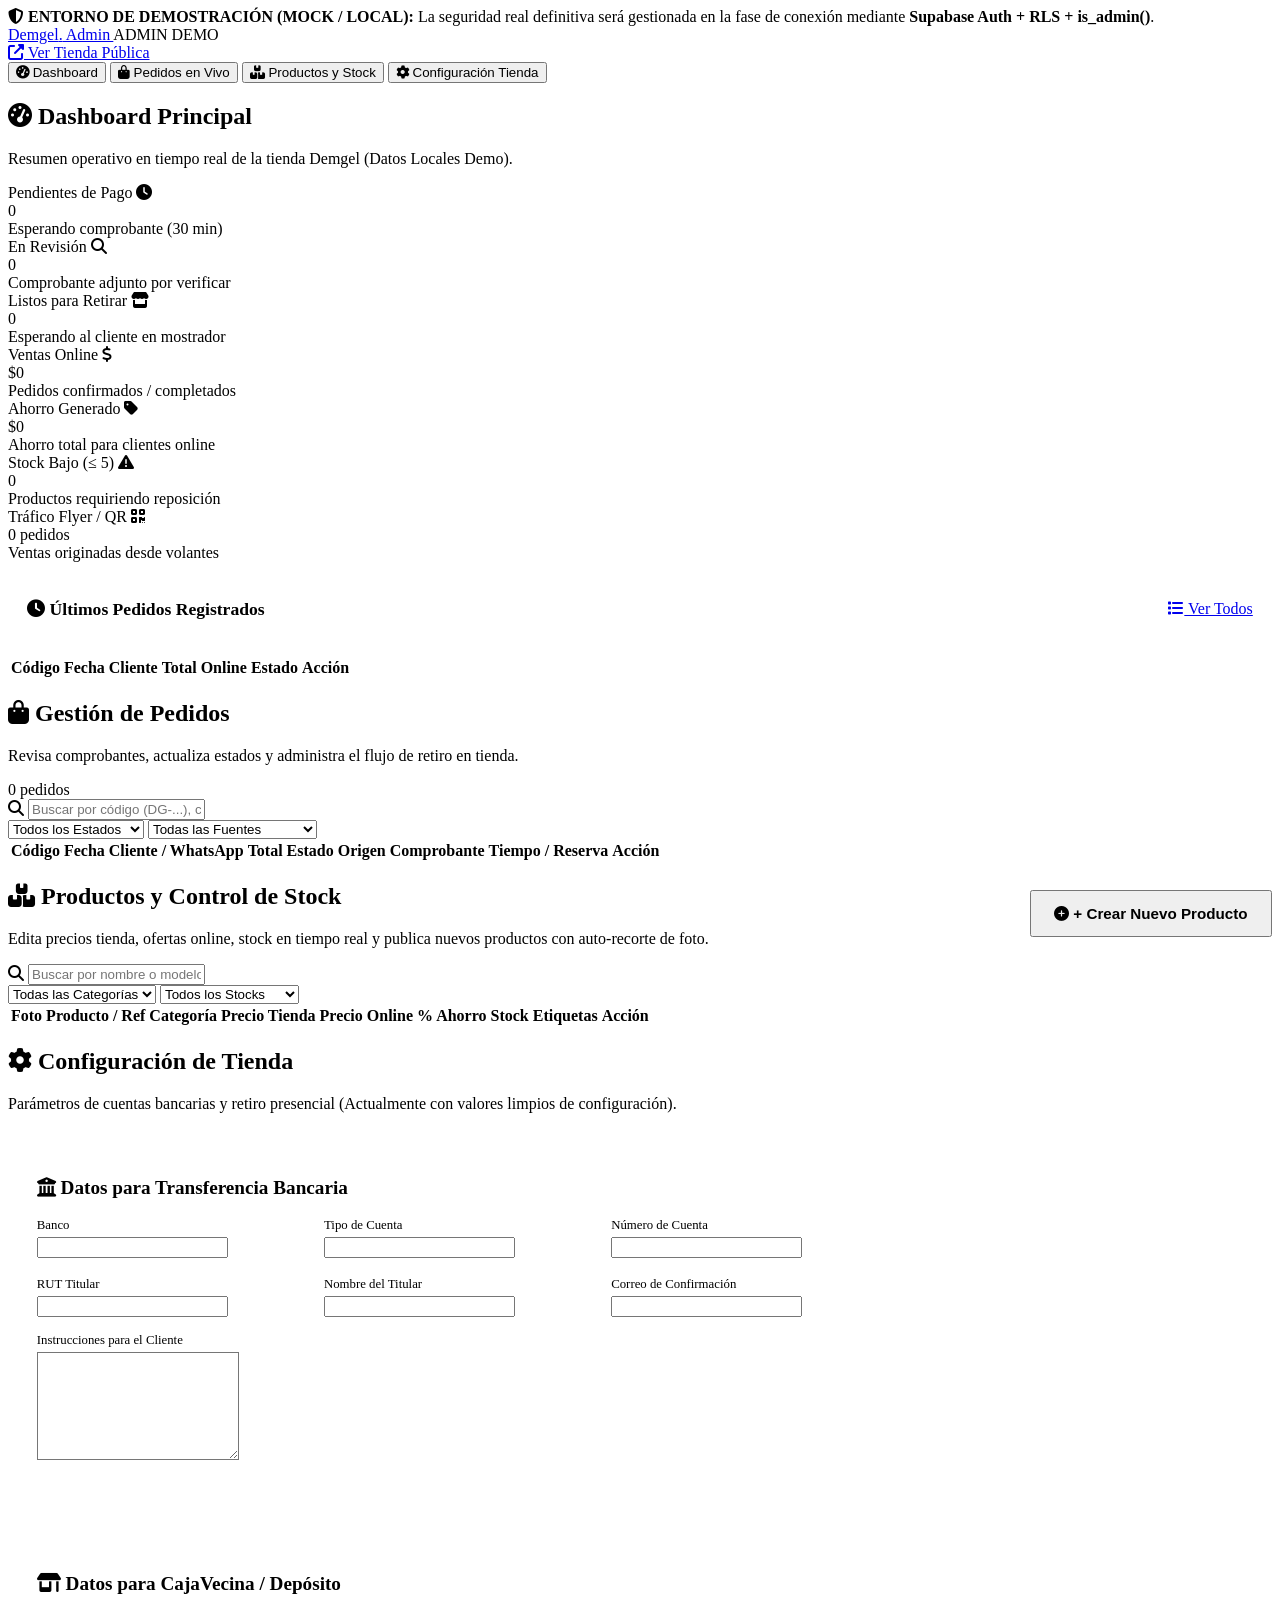
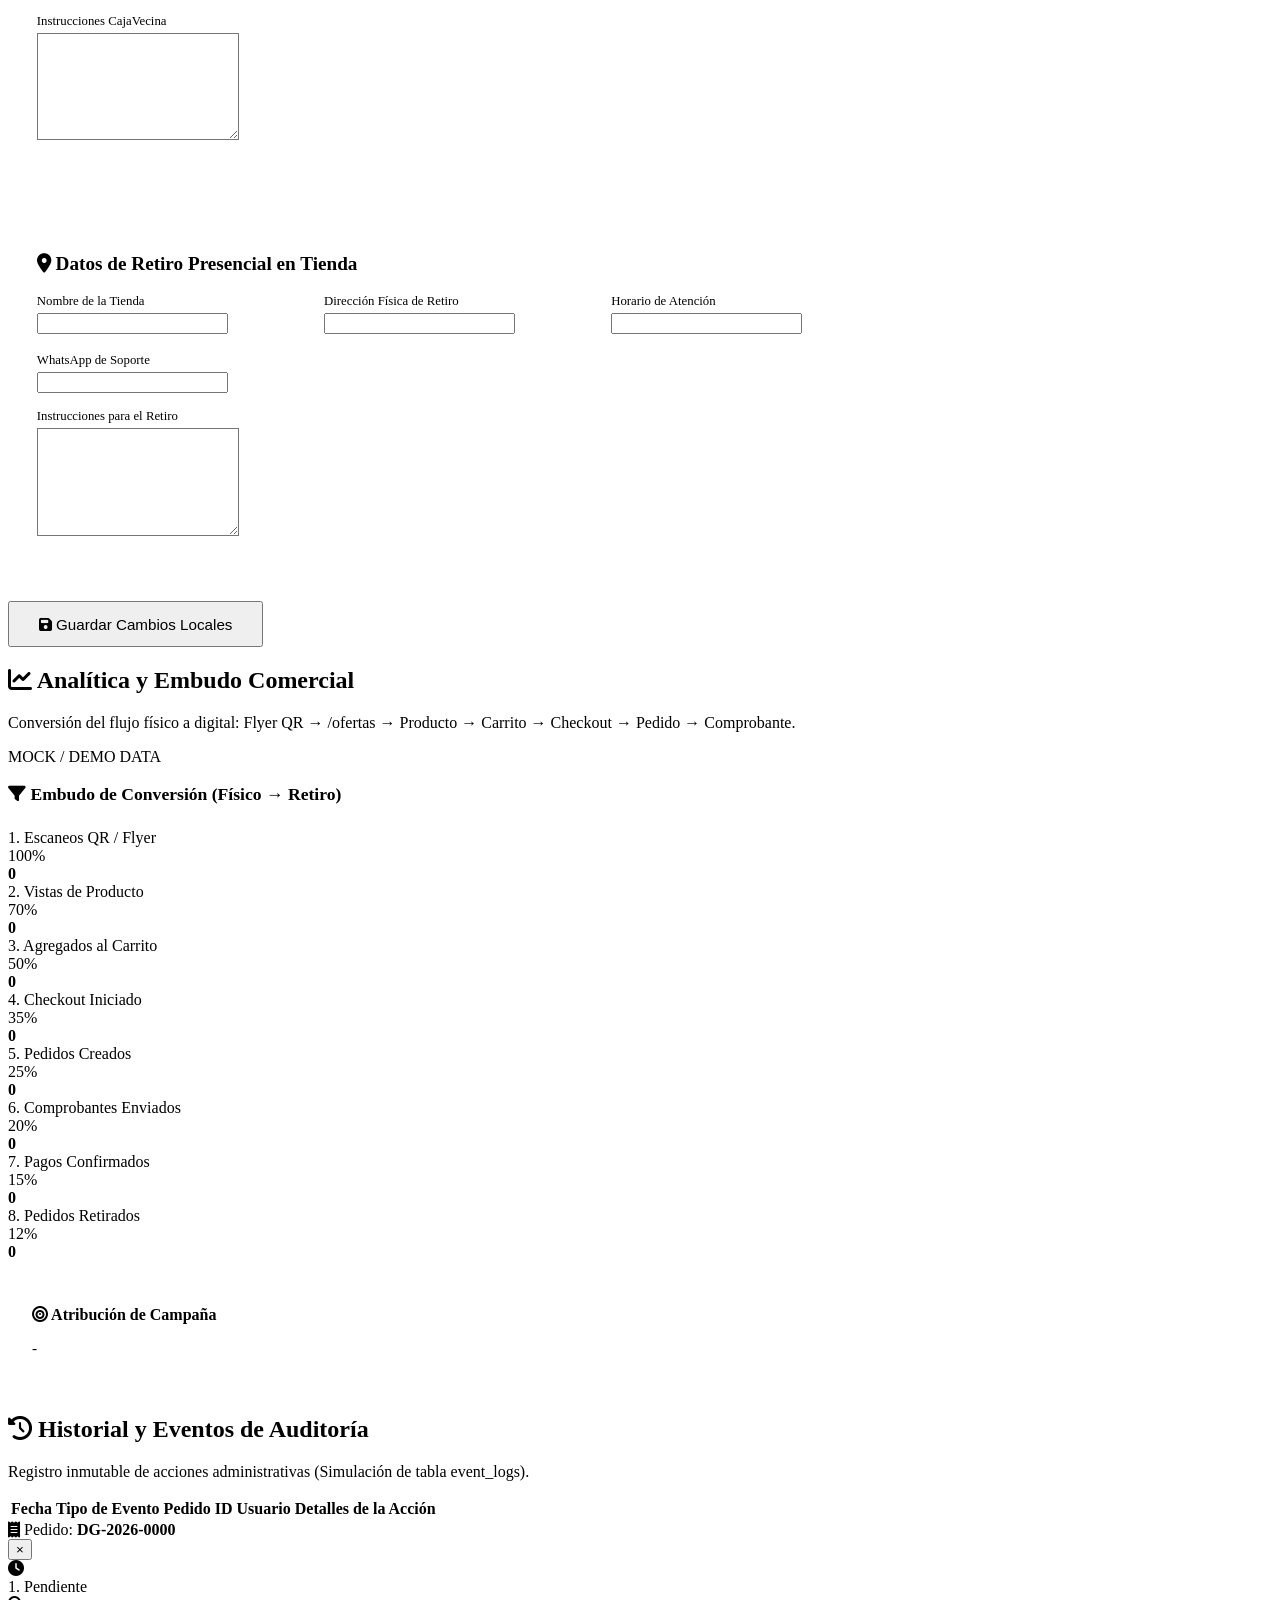
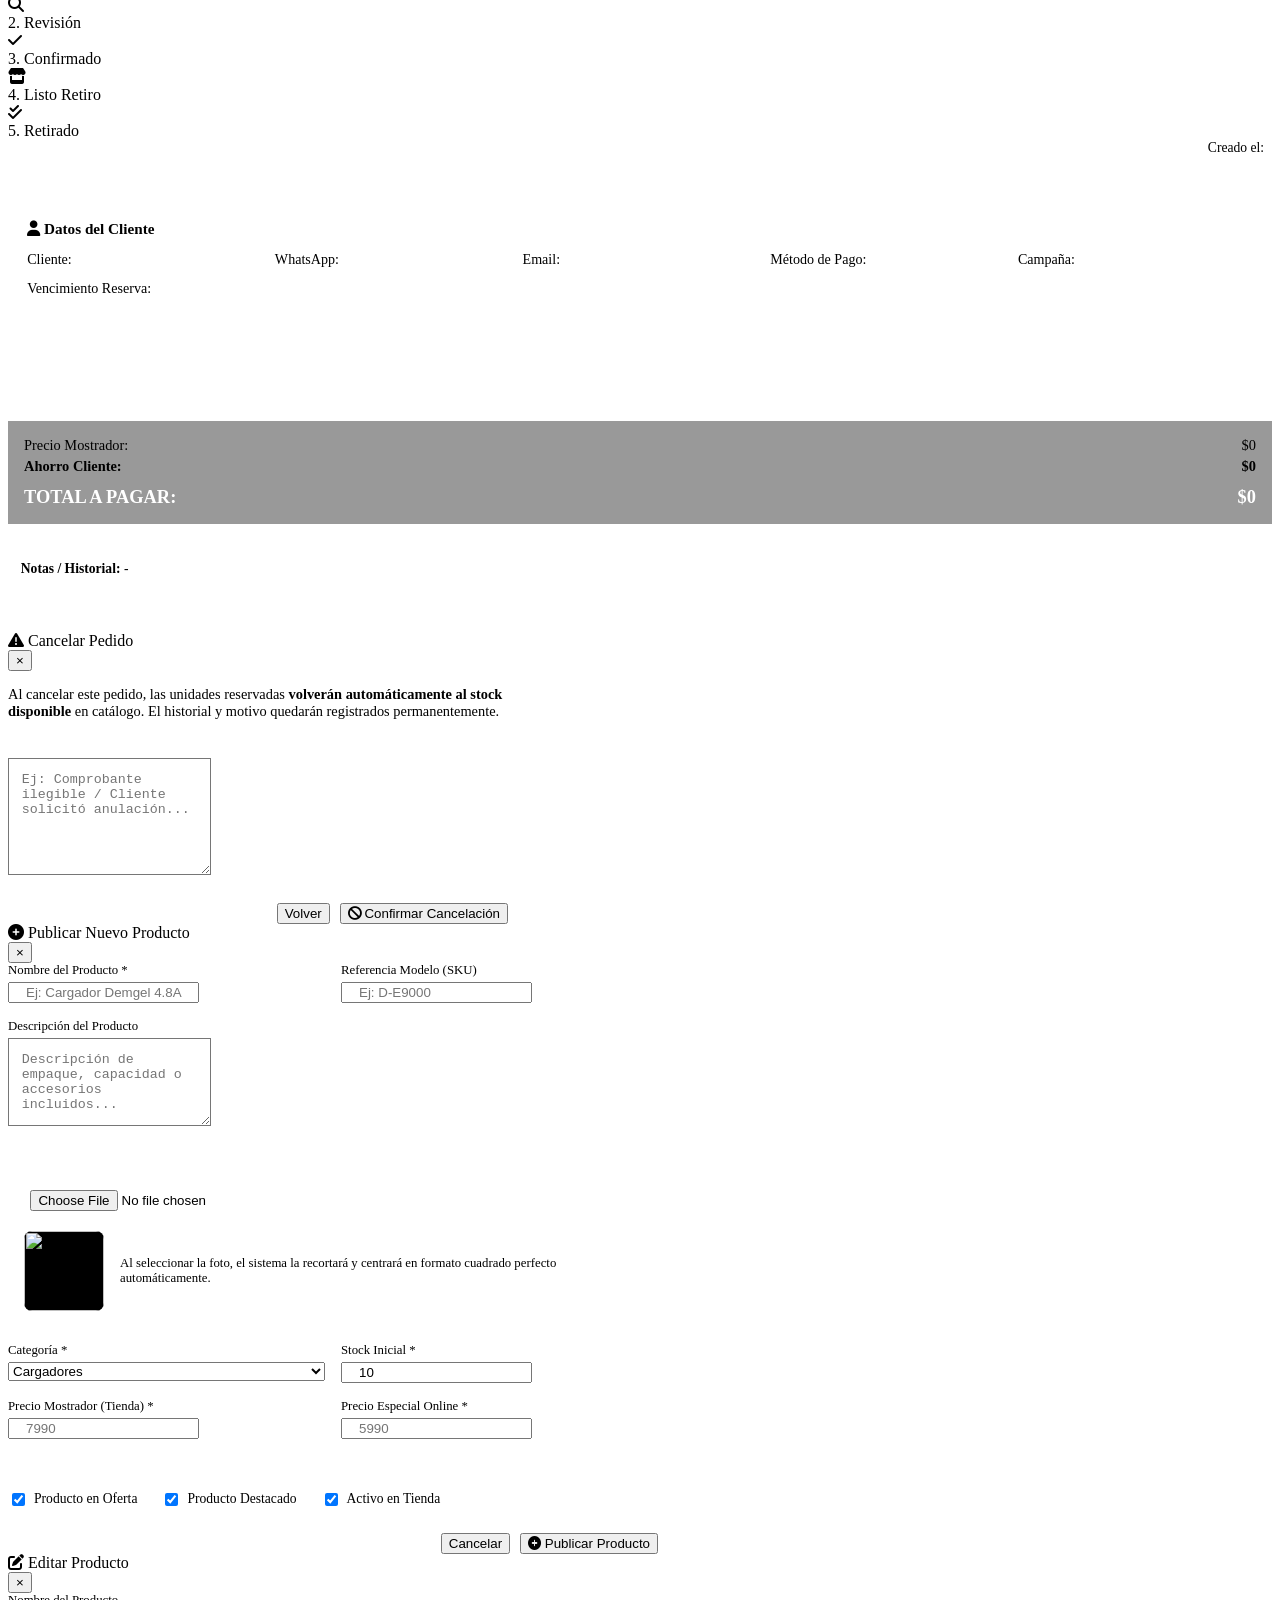
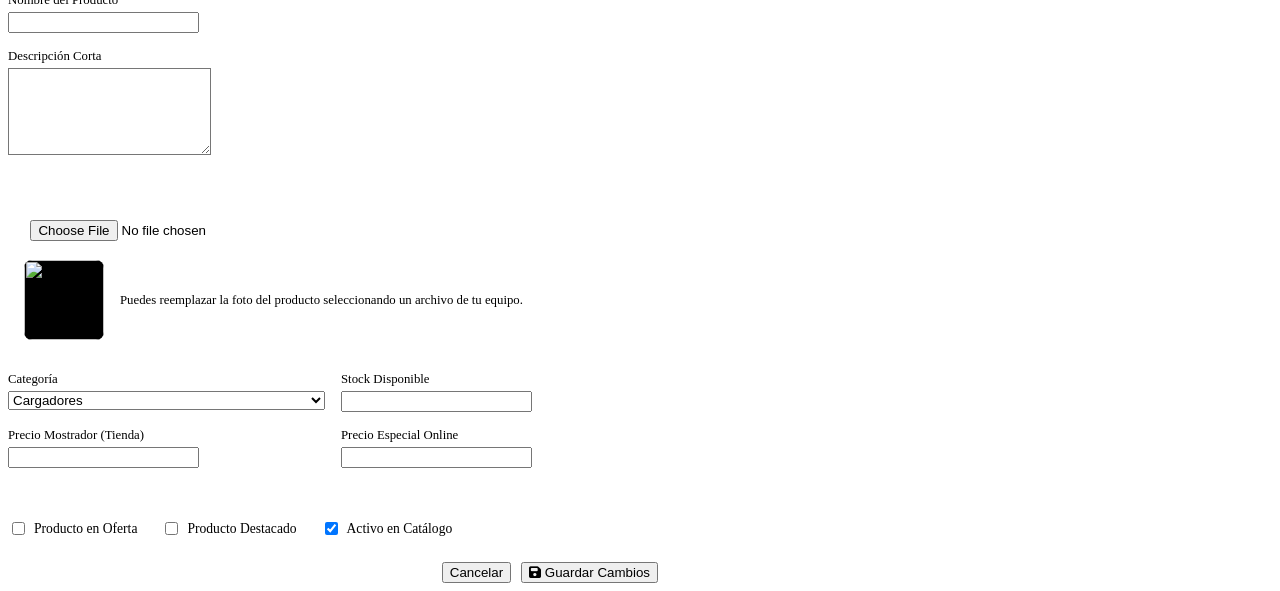
==== admin/index.html @ 1bfca84c "Upload admin/index.html" ====
<!DOCTYPE html>
<html lang="es">
<head>
    <meta charset="UTF-8">
    <meta name="viewport" content="width=device-width, initial-scale=1.0">
    <title>Panel de Administración | Demgel Store</title>
    <meta name="description" content="Panel administrativo y backoffice de Demgel Store para gestión de pedidos, stock, comprobantes y catálogo.">

    <!-- Google Fonts: Outfit -->
    <link rel="preconnect" href="https://fonts.googleapis.com">
    <link rel="preconnect" href="https://fonts.gstatic.com" crossorigin>
    <link href="https://fonts.googleapis.com/css2?family=Outfit:wght@300;400;600;700;800;900&display=swap" rel="stylesheet">

    <!-- Font Awesome Icons -->
    <link rel="stylesheet" href="https://cdnjs.cloudflare.com/ajax/libs/font-awesome/6.4.0/css/all.min.css">

    <!-- Stylesheet Oficial Admin -->
    <link rel="stylesheet" href="css/admin.css">
</head>
<body>

    <!-- ── Banner de Seguridad y Modo Mock ── -->
    <div class="admin-security-banner">
        <i class="fas fa-shield-alt"></i>
        <span><strong>ENTORNO DE DEMOSTRACIÓN (MOCK / LOCAL):</strong> La seguridad real definitiva será gestionada en la fase de conexión mediante <strong>Supabase Auth + RLS + is_admin()</strong>.</span>
    </div>

    <!-- ── Header Superior ── -->
    <header class="admin-header">
        <div class="admin-nav-container">
            <div class="admin-brand-wrap">
                <a href="#dashboard" class="admin-brand">
                    Demgel<span>.</span> Admin
                </a>
                <span class="admin-demo-badge">ADMIN DEMO</span>
            </div>

            <div class="admin-header-actions">
                <a href="../index.html" target="_blank" class="btn-store-link">
                    <i class="fas fa-external-link-alt"></i> Ver Tienda Pública
                </a>
            </div>
        </div>
    </header>

    <!-- ── Barra de Pestañas / Vistas ── -->
    <nav class="admin-tabs-bar">
        <div class="admin-tabs-container">
            <button class="admin-tab-btn active" data-target="#dashboard">
                <i class="fas fa-tachometer-alt"></i> Dashboard
            </button>
            <button class="admin-tab-btn" data-target="#pedidos">
                <i class="fas fa-shopping-bag"></i> Pedidos en Vivo
            </button>
            <button class="admin-tab-btn" data-target="#productos">
                <i class="fas fa-boxes"></i> Productos y Stock
            </button>
            <button class="admin-tab-btn" data-target="#configuracion">
                <i class="fas fa-cog"></i> Configuración Tienda
            </button>
        </div>
    </nav>

    <!-- ── Contenido Principal de Vistas ── -->
    <main class="admin-main">

        <!-- ========================================== -->
        <!-- 1. VISTA: DASHBOARD -->
        <!-- ========================================== -->
        <section id="view-dashboard" class="admin-view active">
            <div class="section-header-admin">
                <div>
                    <h1 class="section-title-admin"><i class="fas fa-tachometer-alt"></i> Dashboard Principal</h1>
                    <p class="section-desc-admin">Resumen operativo en tiempo real de la tienda Demgel (Datos Locales Demo).</p>
                </div>
            </div>

            <!-- Grilla de KPIs -->
            <div class="kpi-grid">
                <div class="kpi-card kpi-card--warning">
                    <div class="kpi-label">
                        <span>Pendientes de Pago</span>
                        <i class="fas fa-clock"></i>
                    </div>
                    <div class="kpi-value" id="kpi-pending-count">0</div>
                    <div class="kpi-sub">Esperando comprobante (30 min)</div>
                </div>

                <div class="kpi-card">
                    <div class="kpi-label">
                        <span>En Revisión</span>
                        <i class="fas fa-search"></i>
                    </div>
                    <div class="kpi-value" id="kpi-review-count">0</div>
                    <div class="kpi-sub">Comprobante adjunto por verificar</div>
                </div>

                <div class="kpi-card">
                    <div class="kpi-label">
                        <span>Listos para Retirar</span>
                        <i class="fas fa-store"></i>
                    </div>
                    <div class="kpi-value" id="kpi-ready-count">0</div>
                    <div class="kpi-sub">Esperando al cliente en mostrador</div>
                </div>

                <div class="kpi-card kpi-card--sales">
                    <div class="kpi-label">
                        <span>Ventas Online</span>
                        <i class="fas fa-dollar-sign"></i>
                    </div>
                    <div class="kpi-value" id="kpi-sales-total">$0</div>
                    <div class="kpi-sub">Pedidos confirmados / completados</div>
                </div>

                <div class="kpi-card kpi-card--savings">
                    <div class="kpi-label">
                        <span>Ahorro Generado</span>
                        <i class="fas fa-tag"></i>
                    </div>
                    <div class="kpi-value" id="kpi-savings-total">$0</div>
                    <div class="kpi-sub">Ahorro total para clientes online</div>
                </div>

                <div class="kpi-card kpi-card--alert">
                    <div class="kpi-label">
                        <span>Stock Bajo (&le; 5)</span>
                        <i class="fas fa-exclamation-triangle"></i>
                    </div>
                    <div class="kpi-value" id="kpi-low-stock">0</div>
                    <div class="kpi-sub">Productos requiriendo reposición</div>
                </div>

                <div class="kpi-card">
                    <div class="kpi-label">
                        <span>Tráfico Flyer / QR</span>
                        <i class="fas fa-qrcode"></i>
                    </div>
                    <div class="kpi-value" id="kpi-flyer-count">0 pedidos</div>
                    <div class="kpi-sub">Ventas originadas desde volantes</div>
                </div>
            </div>

            <!-- Tabla de Pedidos Recientes -->
            <div class="table-responsive-box">
                <div style="padding: 1.2rem; border-bottom: 1px solid var(--glass-border); display: flex; justify-content: space-between; align-items: center;">
                    <h3 style="font-size: 1.1rem; font-weight: 700;"><i class="fas fa-clock" style="color:var(--primary);"></i> Últimos Pedidos Registrados</h3>
                    <a href="#pedidos" class="btn-action"><i class="fas fa-list"></i> Ver Todos</a>
                </div>
                <table class="admin-table">
                    <thead>
                        <tr>
                            <th>Código</th>
                            <th>Fecha</th>
                            <th>Cliente</th>
                            <th>Total Online</th>
                            <th>Estado</th>
                            <th>Acción</th>
                        </tr>
                    </thead>
                    <tbody id="dashboard-recent-orders-tbody">
                        <!-- Inyectado por JS -->
                    </tbody>
                </table>
            </div>
        </section>

        <!-- ========================================== -->
        <!-- 2. VISTA: PEDIDOS -->
        <!-- ========================================== -->
        <section id="view-pedidos" class="admin-view">
            <div class="section-header-admin">
                <div>
                    <h1 class="section-title-admin"><i class="fas fa-shopping-bag"></i> Gestión de Pedidos</h1>
                    <p class="section-desc-admin">Revisa comprobantes, actualiza estados y administra el flujo de retiro en tienda.</p>
                </div>
                <div id="orders-total-count" class="status-badge-admin badge-confirmed">0 pedidos</div>
            </div>

            <!-- Barra de Filtros -->
            <div class="filter-bar">
                <div class="filter-input-wrap">
                    <i class="fas fa-search"></i>
                    <input type="text" id="order-search-input" class="admin-input" placeholder="Buscar por código (DG-...), cliente o WhatsApp...">
                </div>

                <select id="order-status-filter" class="admin-select">
                    <option value="all">Todos los Estados</option>
                    <option value="PENDIENTE DE PAGO">Pendiente de Pago</option>
                    <option value="PAGO EN REVISIÓN">Pago en Revisión</option>
                    <option value="PAGO CONFIRMADO">Pago Confirmado</option>
                    <option value="LISTO PARA RETIRAR">Listo para Retirar</option>
                    <option value="RETIRADO">Retirado</option>
                    <option value="CANCELADO">Cancelado</option>
                </select>

                <select id="order-campaign-filter" class="admin-select">
                    <option value="all">Todas las Fuentes</option>
                    <option value="flyer">Flyer QR (?source=flyer)</option>
                    <option value="direct">Tráfico Directo</option>
                </select>
            </div>

            <!-- Tabla de Pedidos -->
            <div class="table-responsive-box">
                <table class="admin-table">
                    <thead>
                        <tr>
                            <th>Código</th>
                            <th>Fecha</th>
                            <th>Cliente / WhatsApp</th>
                            <th>Total</th>
                            <th>Estado</th>
                            <th>Origen</th>
                            <th>Comprobante</th>
                            <th>Tiempo / Reserva</th>
                            <th>Acción</th>
                        </tr>
                    </thead>
                    <tbody id="orders-table-tbody">
                        <!-- Inyectado por JS -->
                    </tbody>
                </table>
            </div>
        </section>

        <!-- ========================================== -->
        <!-- 3. VISTA: PRODUCTOS Y STOCK -->
        <!-- ========================================== -->
        <section id="view-productos" class="admin-view">
            <div class="section-header-admin" style="display: flex; justify-content: space-between; align-items: center; flex-wrap: wrap; gap: 1rem;">
                <div>
                    <h1 class="section-title-admin"><i class="fas fa-boxes"></i> Productos y Control de Stock</h1>
                    <p class="section-desc-admin">Edita precios tienda, ofertas online, stock en tiempo real y publica nuevos productos con auto-recorte de foto.</p>
                </div>
                <button type="button" id="btn-open-create-product" class="btn-action btn-action--primary" style="padding: 0.8rem 1.4rem; font-size: 0.95rem; font-weight: 700;">
                    <i class="fas fa-plus-circle"></i> + Crear Nuevo Producto
                </button>
            </div>

            <!-- Filtros de Productos -->
            <div class="filter-bar">
                <div class="filter-input-wrap">
                    <i class="fas fa-search"></i>
                    <input type="text" id="product-search-input" class="admin-input" placeholder="Buscar por nombre o modelo (D-E4016C...)...">
                </div>

                <select id="product-category-filter" class="admin-select">
                    <option value="all">Todas las Categorías</option>
                    <option value="Cargadores">Cargadores</option>
                    <option value="Cables">Cables</option>
                    <option value="Vehículo">Vehículo</option>
                    <option value="Audio">Audio</option>
                </select>

                <select id="product-stock-filter" class="admin-select">
                    <option value="all">Todos los Stocks</option>
                    <option value="normal">Normal (> 5 un.)</option>
                    <option value="low_stock">Stock Bajo (&le; 5 un.)</option>
                    <option value="out_of_stock">Agotado (0 un.)</option>
                </select>
            </div>

            <!-- Tabla de Productos -->
            <div class="table-responsive-box">
                <table class="admin-table">
                    <thead>
                        <tr>
                            <th>Foto</th>
                            <th>Producto / Ref</th>
                            <th>Categoría</th>
                            <th>Precio Tienda</th>
                            <th>Precio Online</th>
                            <th>% Ahorro</th>
                            <th>Stock</th>
                            <th>Etiquetas</th>
                            <th>Acción</th>
                        </tr>
                    </thead>
                    <tbody id="products-table-tbody">
                        <!-- Inyectado por JS -->
                    </tbody>
                </table>
            </div>
        </section>

        <!-- ========================================== -->
        <!-- 4. VISTA: CONFIGURACIÓN -->
        <!-- ========================================== -->
        <section id="view-configuracion" class="admin-view">
            <div class="section-header-admin">
                <div>
                    <h1 class="section-title-admin"><i class="fas fa-cog"></i> Configuración de Tienda</h1>
                    <p class="section-desc-admin">Parámetros de cuentas bancarias y retiro presencial (Actualmente con valores limpios de configuración).</p>
                </div>
            </div>

            <form id="admin-config-form" style="max-width: 900px;">
                <!-- Bloque Transferencia Bancaria -->
                <div class="table-responsive-box" style="padding: 1.8rem; margin-bottom: 2rem;">
                    <h3 style="font-size: 1.2rem; font-weight: 700; margin-bottom: 1.2rem; color: var(--primary-light);">
                        <i class="fas fa-university"></i> Datos para Transferencia Bancaria
                    </h3>
                    
                    <div style="display: grid; grid-template-columns: repeat(auto-fit, minmax(250px, 1fr)); gap: 1.2rem; margin-bottom: 1rem;">
                        <div>
                            <label style="font-size: 0.8rem; color: var(--text-muted); display: block; margin-bottom: 4px;">Banco</label>
                            <input type="text" id="cfg-bank-name" class="admin-input" style="padding-left: 1rem;">
                        </div>
                        <div>
                            <label style="font-size: 0.8rem; color: var(--text-muted); display: block; margin-bottom: 4px;">Tipo de Cuenta</label>
                            <input type="text" id="cfg-account-type" class="admin-input" style="padding-left: 1rem;">
                        </div>
                        <div>
                            <label style="font-size: 0.8rem; color: var(--text-muted); display: block; margin-bottom: 4px;">Número de Cuenta</label>
                            <input type="text" id="cfg-account-number" class="admin-input" style="padding-left: 1rem;">
                        </div>
                        <div>
                            <label style="font-size: 0.8rem; color: var(--text-muted); display: block; margin-bottom: 4px;">RUT Titular</label>
                            <input type="text" id="cfg-rut" class="admin-input" style="padding-left: 1rem;">
                        </div>
                        <div>
                            <label style="font-size: 0.8rem; color: var(--text-muted); display: block; margin-bottom: 4px;">Nombre del Titular</label>
                            <input type="text" id="cfg-holder" class="admin-input" style="padding-left: 1rem;">
                        </div>
                        <div>
                            <label style="font-size: 0.8rem; color: var(--text-muted); display: block; margin-bottom: 4px;">Correo de Confirmación</label>
                            <input type="email" id="cfg-email" class="admin-input" style="padding-left: 1rem;">
                        </div>
                    </div>

                    <div>
                        <label style="font-size: 0.8rem; color: var(--text-muted); display: block; margin-bottom: 4px;">Instrucciones para el Cliente</label>
                        <textarea id="cfg-instructions" class="admin-input" style="padding: 0.8rem; border-radius: var(--radius-sm); min-height: 80px; resize: vertical;"></textarea>
                    </div>
                </div>

                <!-- Bloque CajaVecina -->
                <div class="table-responsive-box" style="padding: 1.8rem; margin-bottom: 2rem;">
                    <h3 style="font-size: 1.2rem; font-weight: 700; margin-bottom: 1.2rem; color: var(--status-pending);">
                        <i class="fas fa-store-alt"></i> Datos para CajaVecina / Depósito
                    </h3>
                    <div>
                        <label style="font-size: 0.8rem; color: var(--text-muted); display: block; margin-bottom: 4px;">Instrucciones CajaVecina</label>
                        <textarea id="cfg-cajavecina-instructions" class="admin-input" style="padding: 0.8rem; border-radius: var(--radius-sm); min-height: 80px; resize: vertical;"></textarea>
                    </div>
                </div>

                <!-- Bloque Retiro en Tienda -->
                <div class="table-responsive-box" style="padding: 1.8rem; margin-bottom: 2rem;">
                    <h3 style="font-size: 1.2rem; font-weight: 700; margin-bottom: 1.2rem; color: var(--accent-cyan);">
                        <i class="fas fa-map-marker-alt"></i> Datos de Retiro Presencial en Tienda
                    </h3>
                    
                    <div style="display: grid; grid-template-columns: repeat(auto-fit, minmax(250px, 1fr)); gap: 1.2rem; margin-bottom: 1rem;">
                        <div>
                            <label style="font-size: 0.8rem; color: var(--text-muted); display: block; margin-bottom: 4px;">Nombre de la Tienda</label>
                            <input type="text" id="cfg-store-name" class="admin-input" style="padding-left: 1rem;">
                        </div>
                        <div>
                            <label style="font-size: 0.8rem; color: var(--text-muted); display: block; margin-bottom: 4px;">Dirección Física de Retiro</label>
                            <input type="text" id="cfg-pickup-address" class="admin-input" style="padding-left: 1rem;">
                        </div>
                        <div>
                            <label style="font-size: 0.8rem; color: var(--text-muted); display: block; margin-bottom: 4px;">Horario de Atención</label>
                            <input type="text" id="cfg-pickup-hours" class="admin-input" style="padding-left: 1rem;">
                        </div>
                        <div>
                            <label style="font-size: 0.8rem; color: var(--text-muted); display: block; margin-bottom: 4px;">WhatsApp de Soporte</label>
                            <input type="text" id="cfg-support-whatsapp" class="admin-input" style="padding-left: 1rem;">
                        </div>
                    </div>

                    <div>
                        <label style="font-size: 0.8rem; color: var(--text-muted); display: block; margin-bottom: 4px;">Instrucciones para el Retiro</label>
                        <textarea id="cfg-pickup-instructions" class="admin-input" style="padding: 0.8rem; border-radius: var(--radius-sm); min-height: 80px; resize: vertical;"></textarea>
                    </div>
                </div>

                <button type="submit" class="btn-action btn-action--primary" style="padding: 0.8rem 1.8rem; font-size: 0.95rem;">
                    <i class="fas fa-save"></i> Guardar Cambios Locales
                </button>
            </form>
        </section>

        <!-- ========================================== -->
        <!-- 5. VISTA: ANALÍTICA -->
        <!-- ========================================== -->
        <section id="view-analitica" class="admin-view">
            <div class="section-header-admin">
                <div>
                    <h1 class="section-title-admin"><i class="fas fa-chart-line"></i> Analítica y Embudo Comercial</h1>
                    <p class="section-desc-admin">Conversión del flujo físico a digital: Flyer QR &rarr; /ofertas &rarr; Producto &rarr; Carrito &rarr; Checkout &rarr; Pedido &rarr; Comprobante.</p>
                </div>
                <div class="status-badge-admin badge-review">MOCK / DEMO DATA</div>
            </div>

            <!-- Embudo Comercial -->
            <div class="funnel-container">
                <h3 style="font-size: 1.1rem; font-weight: 800; margin-bottom: 1.5rem;">
                    <i class="fas fa-filter" style="color: var(--primary);"></i> Embudo de Conversión (Físico &rarr; Retiro)
                </h3>

                <div class="funnel-step-row">
                    <div class="funnel-step-label">1. Escaneos QR / Flyer</div>
                    <div class="funnel-bar-wrap">
                        <div id="bar-flyer" class="funnel-bar-fill" style="width: 100%;">100%</div>
                    </div>
                    <strong id="an-flyer-scans" style="min-width: 50px; text-align: right;">0</strong>
                </div>

                <div class="funnel-step-row">
                    <div class="funnel-step-label">2. Vistas de Producto</div>
                    <div class="funnel-bar-wrap">
                        <div id="bar-views" class="funnel-bar-fill" style="width: 70%;">70%</div>
                    </div>
                    <strong id="an-product-views" style="min-width: 50px; text-align: right;">0</strong>
                </div>

                <div class="funnel-step-row">
                    <div class="funnel-step-label">3. Agregados al Carrito</div>
                    <div class="funnel-bar-wrap">
                        <div id="bar-cart" class="funnel-bar-fill" style="width: 50%;">50%</div>
                    </div>
                    <strong id="an-cart-adds" style="min-width: 50px; text-align: right;">0</strong>
                </div>

                <div class="funnel-step-row">
                    <div class="funnel-step-label">4. Checkout Iniciado</div>
                    <div class="funnel-bar-wrap">
                        <div id="bar-checkout" class="funnel-bar-fill" style="width: 35%;">35%</div>
                    </div>
                    <strong id="an-checkout-starts" style="min-width: 50px; text-align: right;">0</strong>
                </div>

                <div class="funnel-step-row">
                    <div class="funnel-step-label">5. Pedidos Creados</div>
                    <div class="funnel-bar-wrap">
                        <div id="bar-orders" class="funnel-bar-fill" style="width: 25%;">25%</div>
                    </div>
                    <strong id="an-orders-created" style="min-width: 50px; text-align: right;">0</strong>
                </div>

                <div class="funnel-step-row">
                    <div class="funnel-step-label">6. Comprobantes Enviados</div>
                    <div class="funnel-bar-wrap">
                        <div id="bar-receipts" class="funnel-bar-fill" style="width: 20%;">20%</div>
                    </div>
                    <strong id="an-receipts-uploaded" style="min-width: 50px; text-align: right;">0</strong>
                </div>

                <div class="funnel-step-row">
                    <div class="funnel-step-label">7. Pagos Confirmados</div>
                    <div class="funnel-bar-wrap">
                        <div id="bar-confirmed" class="funnel-bar-fill" style="width: 15%;">15%</div>
                    </div>
                    <strong id="an-orders-confirmed" style="min-width: 50px; text-align: right;">0</strong>
                </div>

                <div class="funnel-step-row">
                    <div class="funnel-step-label">8. Pedidos Retirados</div>
                    <div class="funnel-bar-wrap">
                        <div id="bar-completed" class="funnel-bar-fill" style="width: 12%;">12%</div>
                    </div>
                    <strong id="an-orders-completed" style="min-width: 50px; text-align: right;">0</strong>
                </div>
            </div>

            <!-- Resumen de Atribución -->
            <div class="table-responsive-box" style="padding: 1.5rem;">
                <h4 style="font-size: 1rem; font-weight: 700; margin-bottom: 0.8rem;"><i class="fas fa-bullseye" style="color:var(--primary);"></i> Atribución de Campaña</h4>
                <p id="an-flyer-vs-direct" style="color: var(--text-muted); font-size: 0.95rem;">-</p>
            </div>
        </section>

        <!-- ========================================== -->
        <!-- 6. VISTA: HISTORIAL / AUDITORÍA -->
        <!-- ========================================== -->
        <section id="view-historial" class="admin-view">
            <div class="section-header-admin">
                <div>
                    <h1 class="section-title-admin"><i class="fas fa-history"></i> Historial y Eventos de Auditoría</h1>
                    <p class="section-desc-admin">Registro inmutable de acciones administrativas (Simulación de tabla event_logs).</p>
                </div>
            </div>

            <div class="table-responsive-box">
                <table class="admin-table">
                    <thead>
                        <tr>
                            <th>Fecha</th>
                            <th>Tipo de Evento</th>
                            <th>Pedido ID</th>
                            <th>Usuario</th>
                            <th>Detalles de la Acción</th>
                        </tr>
                    </thead>
                    <tbody id="history-table-tbody">
                        <!-- Inyectado por JS -->
                    </tbody>
                </table>
            </div>
        </section>

    </main>

    <!-- ========================================== -->
    <!-- MODAL: DETALLE DEL PEDIDO Y COMPROBANTE -->
    <!-- ========================================== -->
    <div id="modal-order-detail" class="modal-overlay">
        <div class="modal-card">
            <div class="modal-header">
                <div class="modal-title">
                    <i class="fas fa-receipt" style="color: var(--primary);"></i>
                    <span>Pedido: <strong id="detail-order-number">DG-2026-0000</strong></span>
                </div>
                <button class="btn-close-modal">&times;</button>
            </div>

            <!-- Timeline de Estado -->
            <div class="status-timeline">
                <div id="step-1" class="timeline-step">
                    <div class="timeline-dot"><i class="fas fa-clock"></i></div>
                    <div class="timeline-label">1. Pendiente</div>
                </div>
                <div id="step-2" class="timeline-step">
                    <div class="timeline-dot"><i class="fas fa-search"></i></div>
                    <div class="timeline-label">2. Revisión</div>
                </div>
                <div id="step-3" class="timeline-step">
                    <div class="timeline-dot"><i class="fas fa-check"></i></div>
                    <div class="timeline-label">3. Confirmado</div>
                </div>
                <div id="step-4" class="timeline-step">
                    <div class="timeline-dot"><i class="fas fa-store"></i></div>
                    <div class="timeline-label">4. Listo Retiro</div>
                </div>
                <div id="step-5" class="timeline-step">
                    <div class="timeline-dot"><i class="fas fa-check-double"></i></div>
                    <div class="timeline-label">5. Retirado</div>
                </div>
            </div>

            <div style="display: flex; justify-content: space-between; align-items: center; margin-bottom: 1.5rem; flex-wrap: wrap; gap: 0.8rem;">
                <div id="detail-status-badge"></div>
                <div style="font-size: 0.85rem; color: var(--text-muted);">
                    Creado el: <strong id="detail-created-at" style="color: #FFF;">-</strong>
                </div>
            </div>

            <!-- Datos del Cliente -->
            <div style="background: rgba(255, 255, 255, 0.02); border: 1px solid var(--glass-border); border-radius: var(--radius-md); padding: 1.2rem; margin-bottom: 1.5rem;">
                <h4 style="font-size: 0.95rem; font-weight: 700; margin-bottom: 0.8rem; color: var(--primary-light);">
                    <i class="fas fa-user"></i> Datos del Cliente
                </h4>
                <div style="display: grid; grid-template-columns: repeat(auto-fit, minmax(200px, 1fr)); gap: 0.8rem; font-size: 0.88rem;">
                    <div>Cliente: <strong id="detail-customer-name" style="color: #FFF;">-</strong></div>
                    <div>WhatsApp: <strong id="detail-customer-phone" style="color: #FFF;">-</strong></div>
                    <div>Email: <strong id="detail-customer-email" style="color: #FFF;">-</strong></div>
                    <div>Método de Pago: <strong id="detail-payment-method" style="color: #FFF;">-</strong></div>
                    <div>Campaña: <strong id="detail-source-campaign" style="color: #FFF;">-</strong></div>
                    <div>Vencimiento Reserva: <strong id="detail-expires-at" style="color: #FFF;">-</strong></div>
                </div>
            </div>

            <!-- Visor de Comprobante de Pago -->
            <div class="receipt-viewer-box">
                <h4 style="font-size: 0.95rem; font-weight: 700; margin-bottom: 1rem; text-align: left; color: #FFF;">
                    <i class="fas fa-paperclip" style="color: var(--primary);"></i> Comprobante Adjunto por el Cliente
                </h4>
                <div id="detail-receipt-viewer">
                    <!-- Inyectado por JS -->
                </div>
            </div>

            <!-- Lista de Artículos -->
            <div style="margin-bottom: 1.5rem;">
                <h4 style="font-size: 0.95rem; font-weight: 700; margin-bottom: 0.8rem; color: #FFF;">
                    <i class="fas fa-boxes" style="color: var(--primary);"></i> Artículos del Pedido
                </h4>
                <div id="detail-order-items"></div>
            </div>

            <!-- Totales -->
            <div style="background: rgba(0, 0, 0, 0.4); border-radius: var(--radius-sm); padding: 1rem; margin-bottom: 1.5rem; font-size: 0.9rem;">
                <div style="display: flex; justify-content: space-between; margin-bottom: 4px; color: var(--text-muted);">
                    <span>Precio Mostrador:</span>
                    <span id="detail-store-total">$0</span>
                </div>
                <div style="display: flex; justify-content: space-between; margin-bottom: 6px; color: var(--accent-cyan); font-weight: 700;">
                    <span>Ahorro Cliente:</span>
                    <span id="detail-savings-total">$0</span>
                </div>
                <div style="display: flex; justify-content: space-between; font-size: 1.15rem; font-weight: 900; color: #FFF; border-top: 1px solid var(--glass-border); padding-top: 6px;">
                    <span>TOTAL A PAGAR:</span>
                    <span id="detail-online-total" style="color: var(--primary-light);">$0</span>
                </div>
            </div>

            <!-- Notas Administrativas -->
            <div style="margin-bottom: 1.5rem; font-size: 0.85rem; color: var(--text-muted); background: rgba(255,255,255,0.02); padding: 0.8rem; border-radius: var(--radius-sm);">
                <strong>Notas / Historial:</strong> <span id="detail-admin-notes">-</span>
            </div>

            <!-- Barra de Acciones Administrativas -->
            <div id="detail-action-buttons" style="display: flex; gap: 10px; flex-wrap: wrap; justify-content: flex-end; border-top: 1px solid var(--glass-border); padding-top: 1.2rem;">
                <!-- Inyectado dinámicamente según estado -->
            </div>
        </div>
    </div>

    <!-- ========================================== -->
    <!-- MODAL: CANCELACIÓN ADMINISTRATIVA -->
    <!-- ========================================== -->
    <div id="modal-cancel-order" class="modal-overlay">
        <div class="modal-card" style="max-width: 500px;">
            <div class="modal-header">
                <div class="modal-title" style="color: var(--status-cancelled);">
                    <i class="fas fa-exclamation-triangle"></i> Cancelar Pedido
                </div>
                <button class="btn-close-modal">&times;</button>
            </div>
            
            <p style="font-size: 0.9rem; color: var(--text-muted); margin-bottom: 1rem;">
                Al cancelar este pedido, las unidades reservadas <strong>volverán automáticamente al stock disponible</strong> en catálogo. El historial y motivo quedarán registrados permanentemente.
            </p>

            <div style="margin-bottom: 1.5rem;">
                <label style="font-size: 0.82rem; color: #FFF; display: block; margin-bottom: 6px; font-weight: 700;">
                    Motivo obligatorio de cancelación:
                </label>
                <textarea id="cancel-reason-input" class="admin-input" placeholder="Ej: Comprobante ilegible / Cliente solicitó anulación..." style="padding: 0.8rem; border-radius: var(--radius-sm); min-height: 90px; resize: vertical;"></textarea>
            </div>

            <div style="display: flex; justify-content: flex-end; gap: 10px;">
                <button type="button" class="btn-action btn-modal-cancel">Volver</button>
                <button type="button" id="btn-confirm-cancel-order" class="btn-action btn-action--danger">
                    <i class="fas fa-ban"></i> Confirmar Cancelación
                </button>
            </div>
        </div>
    </div>

    <!-- ========================================== -->
    <!-- MODAL: CREACIÓN DE NUEVO PRODUCTO -->
    <!-- ========================================== -->
    <div id="modal-create-product" class="modal-overlay">
        <div class="modal-card" style="max-width: 650px;">
            <div class="modal-header">
                <div class="modal-title">
                    <i class="fas fa-plus-circle" style="color: var(--primary-light);"></i> Publicar Nuevo Producto
                </div>
                <button class="btn-close-modal">&times;</button>
            </div>

            <form id="create-product-form">
                <div style="display: grid; grid-template-columns: 1fr 1fr; gap: 1rem; margin-bottom: 1rem;">
                    <div>
                        <label style="font-size: 0.8rem; color: var(--text-muted); display: block; margin-bottom: 4px;">Nombre del Producto *</label>
                        <input type="text" id="create-product-name" class="admin-input" style="padding-left: 1rem;" placeholder="Ej: Cargador Demgel 4.8A" required>
                    </div>
                    <div>
                        <label style="font-size: 0.8rem; color: var(--text-muted); display: block; margin-bottom: 4px;">Referencia Modelo (SKU)</label>
                        <input type="text" id="create-product-model" class="admin-input" style="padding-left: 1rem;" placeholder="Ej: D-E9000">
                    </div>
                </div>

                <div style="margin-bottom: 1rem;">
                    <label style="font-size: 0.8rem; color: var(--text-muted); display: block; margin-bottom: 4px;">Descripción del Producto</label>
                    <textarea id="create-product-desc" class="admin-input" style="padding: 0.8rem; border-radius: var(--radius-sm); min-height: 60px; resize: vertical;" placeholder="Descripción de empaque, capacidad o accesorios incluidos..."></textarea>
                </div>

                <!-- Carga y Auto-Recorte de Imagen -->
                <div style="background: rgba(255, 255, 255, 0.03); border: 1px dashed var(--glass-border); border-radius: var(--radius-sm); padding: 1rem; margin-bottom: 1rem;">
                    <label style="font-size: 0.85rem; color: #FFF; display: block; margin-bottom: 6px; font-weight: 700;">
                        <i class="fas fa-camera" style="color: var(--primary);"></i> Foto del Producto (Auto-Recorte Automático 800x800)
                    </label>
                    <input type="file" id="create-product-file" class="admin-input" accept="image/*" style="padding: 0.4rem; margin-bottom: 0.8rem;">
                    <div id="create-img-preview-box" style="display: flex; align-items: center; gap: 1rem;">
                        <img id="create-img-preview" src="../assets/products/D-E6048C.jpg" style="width: 80px; height: 80px; object-fit: contain; border-radius: 8px; border: 1px solid var(--glass-border); background: #000;">
                        <span style="font-size: 0.8rem; color: var(--text-muted);">Al seleccionar la foto, el sistema la recortará y centrará en formato cuadrado perfecto automáticamente.</span>
                    </div>
                </div>

                <div style="display: grid; grid-template-columns: 1fr 1fr; gap: 1rem; margin-bottom: 1rem;">
                    <div>
                        <label style="font-size: 0.8rem; color: var(--text-muted); display: block; margin-bottom: 4px;">Categoría *</label>
                        <select id="create-product-category" class="admin-select" style="width: 100%;">
                            <option value="cargadores">Cargadores</option>
                            <option value="cables">Cables</option>
                            <option value="auto">Para Auto</option>
                            <option value="parlantes">Mini Parlantes</option>
                            <option value="otros">Otros Accesorios</option>
                        </select>
                    </div>
                    <div>
                        <label style="font-size: 0.8rem; color: var(--text-muted); display: block; margin-bottom: 4px;">Stock Inicial *</label>
                        <input type="number" id="create-product-stock" class="admin-input" style="padding-left: 1rem;" min="0" value="10" required>
                    </div>
                </div>

                <div style="display: grid; grid-template-columns: 1fr 1fr; gap: 1rem; margin-bottom: 0.5rem;">
                    <div>
                        <label style="font-size: 0.8rem; color: var(--text-muted); display: block; margin-bottom: 4px;">Precio Mostrador (Tienda) *</label>
                        <input type="number" id="create-product-store-price" class="admin-input" style="padding-left: 1rem;" min="1" placeholder="7990" required>
                    </div>
                    <div>
                        <label style="font-size: 0.8rem; color: var(--text-muted); display: block; margin-bottom: 4px;">Precio Especial Online *</label>
                        <input type="number" id="create-product-online-price" class="admin-input" style="padding-left: 1rem;" min="1" placeholder="5990" required>
                    </div>
                </div>

                <div id="create-savings-preview" style="font-size: 0.85rem; margin-bottom: 1.2rem; min-height: 24px;"></div>

                <div style="display: flex; gap: 1.5rem; margin-bottom: 1.5rem; flex-wrap: wrap;">
                    <label style="display: flex; align-items: center; gap: 6px; font-size: 0.85rem; cursor: pointer;">
                        <input type="checkbox" id="create-product-deal" checked> Producto en Oferta
                    </label>
                    <label style="display: flex; align-items: center; gap: 6px; font-size: 0.85rem; cursor: pointer;">
                        <input type="checkbox" id="create-product-featured" checked> Producto Destacado
                    </label>
                    <label style="display: flex; align-items: center; gap: 6px; font-size: 0.85rem; cursor: pointer;">
                        <input type="checkbox" id="create-product-active" checked> Activo en Tienda
                    </label>
                </div>

                <div style="display: flex; justify-content: flex-end; gap: 10px;">
                    <button type="button" class="btn-action btn-modal-cancel">Cancelar</button>
                    <button type="submit" class="btn-action btn-action--primary">
                        <i class="fas fa-plus-circle"></i> Publicar Producto
                    </button>
                </div>
            </form>
        </div>
    </div>

    <!-- ========================================== -->
    <!-- MODAL: EDICIÓN DE PRODUCTO -->
    <!-- ========================================== -->
    <div id="modal-edit-product" class="modal-overlay">
        <div class="modal-card" style="max-width: 650px;">
            <div class="modal-header">
                <div class="modal-title">
                    <i class="fas fa-edit" style="color: var(--primary);"></i> Editar Producto
                </div>
                <button class="btn-close-modal">&times;</button>
            </div>

            <form id="edit-product-form">
                <input type="hidden" id="edit-product-id">

                <div style="margin-bottom: 1rem;">
                    <label style="font-size: 0.8rem; color: var(--text-muted); display: block; margin-bottom: 4px;">Nombre del Producto</label>
                    <input type="text" id="edit-product-name" class="admin-input" style="padding-left: 1rem;" required>
                </div>

                <div style="margin-bottom: 1rem;">
                    <label style="font-size: 0.8rem; color: var(--text-muted); display: block; margin-bottom: 4px;">Descripción Corta</label>
                    <textarea id="edit-product-desc" class="admin-input" style="padding: 0.8rem; border-radius: var(--radius-sm); min-height: 60px; resize: vertical;"></textarea>
                </div>

                <!-- Carga y Auto-Recorte de Imagen para Edición -->
                <div style="background: rgba(255, 255, 255, 0.03); border: 1px dashed var(--glass-border); border-radius: var(--radius-sm); padding: 1rem; margin-bottom: 1rem;">
                    <label style="font-size: 0.85rem; color: #FFF; display: block; margin-bottom: 6px; font-weight: 700;">
                        <i class="fas fa-camera" style="color: var(--primary);"></i> Actualizar Foto (Auto-Recorte Automático)
                    </label>
                    <input type="file" id="edit-product-file" class="admin-input" accept="image/*" style="padding: 0.4rem; margin-bottom: 0.8rem;">
                    <div id="edit-img-preview-box" style="display: flex; align-items: center; gap: 1rem;">
                        <img id="edit-img-preview" src="../assets/products/D-E6048C.jpg" style="width: 80px; height: 80px; object-fit: contain; border-radius: 8px; border: 1px solid var(--glass-border); background: #000;">
                        <span style="font-size: 0.8rem; color: var(--text-muted);">Puedes reemplazar la foto del producto seleccionando un archivo de tu equipo.</span>
                    </div>
                </div>

                <div style="display: grid; grid-template-columns: 1fr 1fr; gap: 1rem; margin-bottom: 1rem;">
                    <div>
                        <label style="font-size: 0.8rem; color: var(--text-muted); display: block; margin-bottom: 4px;">Categoría</label>
                        <select id="edit-product-category" class="admin-select" style="width: 100%;">
                            <option value="cargadores">Cargadores</option>
                            <option value="cables">Cables</option>
                            <option value="auto">Para Auto</option>
                            <option value="parlantes">Mini Parlantes</option>
                            <option value="otros">Otros Accesorios</option>
                        </select>
                    </div>
                    <div>
                        <label style="font-size: 0.8rem; color: var(--text-muted); display: block; margin-bottom: 4px;">Stock Disponible</label>
                        <input type="number" id="edit-product-stock" class="admin-input" style="padding-left: 1rem;" min="0" required>
                    </div>
                </div>

                <div style="display: grid; grid-template-columns: 1fr 1fr; gap: 1rem; margin-bottom: 0.5rem;">
                    <div>
                        <label style="font-size: 0.8rem; color: var(--text-muted); display: block; margin-bottom: 4px;">Precio Mostrador (Tienda)</label>
                        <input type="number" id="edit-product-store-price" class="admin-input" style="padding-left: 1rem;" min="1" required>
                    </div>
                    <div>
                        <label style="font-size: 0.8rem; color: var(--text-muted); display: block; margin-bottom: 4px;">Precio Especial Online</label>
                        <input type="number" id="edit-product-online-price" class="admin-input" style="padding-left: 1rem;" min="1" required>
                    </div>
                </div>

                <!-- Previsualización Dinámica de Ahorro / Error -->
                <div id="edit-savings-preview" style="font-size: 0.85rem; margin-bottom: 1.2rem; min-height: 24px;"></div>

                <div style="display: flex; gap: 1.5rem; margin-bottom: 1.5rem; flex-wrap: wrap;">
                    <label style="display: flex; align-items: center; gap: 6px; font-size: 0.85rem; cursor: pointer;">
                        <input type="checkbox" id="edit-product-deal"> Producto en Oferta
                    </label>
                    <label style="display: flex; align-items: center; gap: 6px; font-size: 0.85rem; cursor: pointer;">
                        <input type="checkbox" id="edit-product-featured"> Producto Destacado
                    </label>
                    <label style="display: flex; align-items: center; gap: 6px; font-size: 0.85rem; cursor: pointer;">
                        <input type="checkbox" id="edit-product-active" checked> Activo en Catálogo
                    </label>
                </div>

                <div style="display: flex; justify-content: flex-end; gap: 10px;">
                    <button type="button" class="btn-action btn-modal-cancel">Cancelar</button>
                    <button type="submit" class="btn-action btn-action--primary">
                        <i class="fas fa-save"></i> Guardar Cambios
                    </button>
                </div>
            </form>
        </div>
    </div>

    <!-- Scripts de Datos y Servicios -->
    <script src="../js/data.js"></script>
    <script src="../js/analytics.js"></script>
    <script src="../js/services/telegramService.js"></script>
    <script src="js/services/adminOrderService.js"></script>
    <script src="js/services/adminProductService.js"></script>
    <script src="js/services/adminConfigService.js"></script>
    <script src="js/services/adminAnalyticsService.js"></script>
    <script src="js/adminApp.js"></script>
</body>
</html>
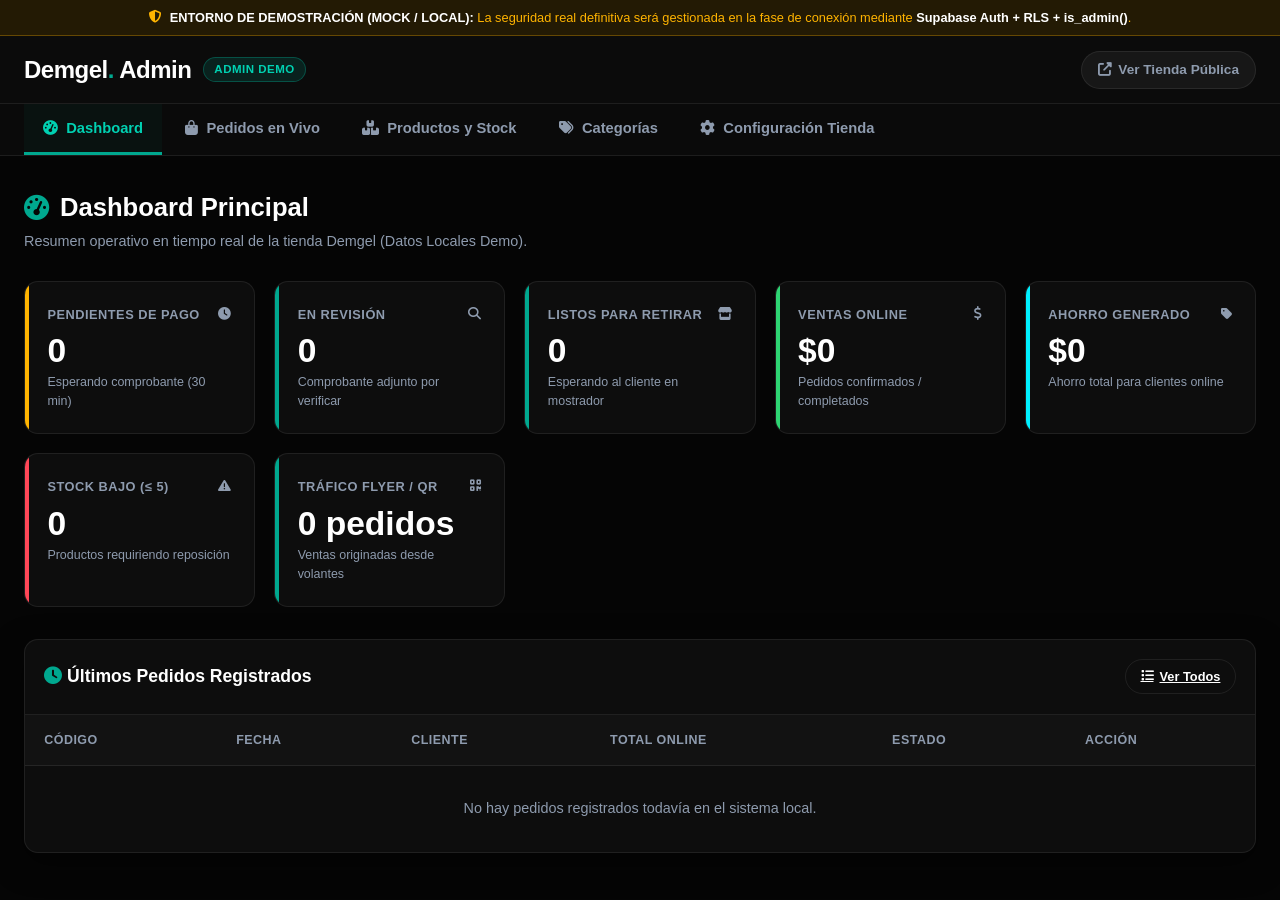
==== commit 426cccb9: "Upload admin/index.html" ====
--- a/admin/index.html
+++ b/admin/index.html
@@ -54,6 +54,9 @@
             </button>
             <button class="admin-tab-btn" data-target="#productos">
                 <i class="fas fa-boxes"></i> Productos y Stock
+            </button>
+            <button class="admin-tab-btn" data-target="#categorias">
+                <i class="fas fa-tags"></i> Categorías
             </button>
             <button class="admin-tab-btn" data-target="#configuracion">
                 <i class="fas fa-cog"></i> Configuración Tienda
@@ -285,7 +288,27 @@
         </section>
 
         <!-- ========================================== -->
-        <!-- 4. VISTA: CONFIGURACIÓN -->
+        <!-- 4. VISTA: GESTIÓN DE CATEGORÍAS -->
+        <!-- ========================================== -->
+        <section id="view-categorias" class="admin-view">
+            <div class="section-header-admin" style="display: flex; justify-content: space-between; align-items: center; flex-wrap: wrap; gap: 1rem;">
+                <div>
+                    <h1 class="section-title-admin"><i class="fas fa-tags"></i> Gestión de Categorías</h1>
+                    <p class="section-desc-admin">Crea, edita y organiza las categorías de productos de la tienda con iconos e identificadores personalizados.</p>
+                </div>
+                <button type="button" id="btn-open-create-category" class="btn-action btn-action--primary" style="padding: 0.8rem 1.4rem; font-size: 0.95rem; font-weight: 700;">
+                    <i class="fas fa-plus-circle"></i> + Crear Nueva Categoría
+                </button>
+            </div>
+
+            <!-- Grilla de Tarjetas de Categoría -->
+            <div id="categories-grid" style="display: grid; grid-template-columns: repeat(auto-fill, minmax(280px, 1fr)); gap: 1.5rem; margin-top: 1rem;">
+                <!-- Inyectado por adminApp.js -->
+            </div>
+        </section>
+
+        <!-- ========================================== -->
+        <!-- 5. VISTA: CONFIGURACIÓN -->
         <!-- ========================================== -->
         <section id="view-configuracion" class="admin-view">
             <div class="section-header-admin">
@@ -642,6 +665,63 @@
     </div>
 
     <!-- ========================================== -->
+    <!-- MODAL: CREACIÓN Y EDICIÓN DE CATEGORÍA -->
+    <!-- ========================================== -->
+    <div id="modal-create-category" class="modal-overlay">
+        <div class="modal-card" style="max-width: 550px;">
+            <div class="modal-header">
+                <div class="modal-title" id="modal-category-title">
+                    <i class="fas fa-folder-plus" style="color: var(--primary-light);"></i> Publicar Nueva Categoría
+                </div>
+                <button class="btn-close-modal">&times;</button>
+            </div>
+
+            <form id="create-category-form">
+                <input type="hidden" id="category-original-slug">
+
+                <div style="margin-bottom: 1rem;">
+                    <label style="font-size: 0.8rem; color: var(--text-muted); display: block; margin-bottom: 4px;">Nombre de la Categoría *</label>
+                    <input type="text" id="category-name-input" class="admin-input" style="padding-left: 1rem;" placeholder="Ej: Auriculares & Audífonos" required>
+                </div>
+
+                <div style="display: grid; grid-template-columns: 1fr 1fr; gap: 1rem; margin-bottom: 1rem;">
+                    <div>
+                        <label style="font-size: 0.8rem; color: var(--text-muted); display: block; margin-bottom: 4px;">Identificador Slug (URL)</label>
+                        <input type="text" id="category-slug-input" class="admin-input" style="padding-left: 1rem;" placeholder="Ej: auriculares">
+                    </div>
+                    <div>
+                        <label style="font-size: 0.8rem; color: var(--text-muted); display: block; margin-bottom: 4px;">Icono FontAwesome</label>
+                        <select id="category-icon-input" class="admin-select" style="width: 100%;">
+                            <option value="fa-headphones">🎧 Headphones (fa-headphones)</option>
+                            <option value="fa-plug">🔌 Enchufe (fa-plug)</option>
+                            <option value="fa-bolt">⚡ Carga Rápida (fa-bolt)</option>
+                            <option value="fa-car">🚗 Auto / Vehículo (fa-car)</option>
+                            <option value="fa-volume-high">🔊 Parlantes (fa-volume-high)</option>
+                            <option value="fa-tv">📺 TV / Pantallas (fa-tv)</option>
+                            <option value="fa-mobile-alt">📱 Celulares (fa-mobile-alt)</option>
+                            <option value="fa-gamepad">🎮 Consolas / Gaming (fa-gamepad)</option>
+                            <option value="fa-box-open">📦 Accesorios (fa-box-open)</option>
+                            <option value="fa-tag">🏷️ Etiqueta (fa-tag)</option>
+                        </select>
+                    </div>
+                </div>
+
+                <div style="margin-bottom: 1.2rem;">
+                    <label style="font-size: 0.8rem; color: var(--text-muted); display: block; margin-bottom: 4px;">Descripción Corta</label>
+                    <textarea id="category-desc-input" class="admin-input" style="padding: 0.8rem; border-radius: var(--radius-sm); min-height: 60px; resize: vertical;" placeholder="Descripción de los productos incluidos en esta categoría..."></textarea>
+                </div>
+
+                <div style="display: flex; justify-content: flex-end; gap: 10px;">
+                    <button type="button" class="btn-action btn-modal-cancel">Cancelar</button>
+                    <button type="submit" class="btn-action btn-action--primary">
+                        <i class="fas fa-save"></i> Guardar Categoría
+                    </button>
+                </div>
+            </form>
+        </div>
+    </div>
+
+    <!-- ========================================== -->
     <!-- MODAL: CREACIÓN DE NUEVO PRODUCTO -->
     <!-- ========================================== -->
     <div id="modal-create-product" class="modal-overlay">
@@ -830,6 +910,7 @@
     <script src="../js/services/telegramService.js"></script>
     <script src="js/services/adminOrderService.js"></script>
     <script src="js/services/adminProductService.js"></script>
+    <script src="js/services/adminCategoryService.js"></script>
     <script src="js/services/adminConfigService.js"></script>
     <script src="js/services/adminAnalyticsService.js"></script>
     <script src="js/adminApp.js"></script>
--- a/admin/css/admin.css
+++ b/admin/css/admin.css
@@ -0,0 +1,816 @@
+/* ==========================================================================
+   PANEL ADMINISTRATIVO DEMGEL — ESTILOS OFICIALES (FASE 2E)
+   Identidad: Dark OLED (#050505), Demgel Teal (#00A88F), Acentos Cyan, Outfit
+   ========================================================================== */
+
+:root {
+    --bg-dark: #050505;
+    --bg-card: #0D0D0D;
+    --bg-card-hover: #141414;
+    --bg-input: #121212;
+    --glass-border: rgba(255, 255, 255, 0.08);
+    --glass-border-hover: rgba(0, 168, 143, 0.4);
+    
+    --primary: #00A88F;
+    --primary-light: #00D1B2;
+    --primary-dark: #007D6A;
+    --accent-cyan: #00F0FF;
+    
+    --text-main: #FFFFFF;
+    --text-muted: #8E9BAE;
+    --text-sub: #5E6C7D;
+
+    --status-pending: #FFB400;
+    --status-review: #00D1B2;
+    --status-confirmed: #0984E3;
+    --status-ready: #6C5CE7;
+    --status-completed: #2ED573;
+    --status-cancelled: #FF4757;
+
+    --radius-sm: 8px;
+    --radius-md: 14px;
+    --radius-lg: 20px;
+    --radius-pill: 50px;
+    
+    --font-family: 'Outfit', -apple-system, BlinkMacSystemFont, sans-serif;
+    --shadow-card: 0 10px 30px rgba(0, 0, 0, 0.5);
+    --shadow-glow: 0 0 20px rgba(0, 168, 143, 0.25);
+}
+
+*, *::before, *::after {
+    box-sizing: border-box;
+    margin: 0;
+    padding: 0;
+}
+
+body {
+    background-color: var(--bg-dark);
+    color: var(--text-main);
+    font-family: var(--font-family);
+    min-height: 100vh;
+    display: flex;
+    flex-direction: column;
+    overflow-x: hidden;
+    line-height: 1.5;
+}
+
+/* ── Banner Superior Informativo de Seguridad ── */
+.admin-security-banner {
+    background: rgba(255, 180, 0, 0.12);
+    border-bottom: 1px solid rgba(255, 180, 0, 0.3);
+    padding: 0.5rem 1rem;
+    font-size: 0.8rem;
+    color: #FFB400;
+    text-align: center;
+    display: flex;
+    align-items: center;
+    justify-content: center;
+    gap: 8px;
+}
+
+.admin-security-banner strong {
+    color: #FFF;
+}
+
+/* ── Header Principal ── */
+.admin-header {
+    background: rgba(13, 13, 13, 0.85);
+    backdrop-filter: blur(15px);
+    -webkit-backdrop-filter: blur(15px);
+    border-bottom: 1px solid var(--glass-border);
+    position: sticky;
+    top: 0;
+    z-index: 100;
+}
+
+.admin-nav-container {
+    max-width: 1400px;
+    margin: 0 auto;
+    padding: 0.9rem 1.5rem;
+    display: flex;
+    align-items: center;
+    justify-content: space-between;
+    flex-wrap: wrap;
+    gap: 1rem;
+}
+
+.admin-brand-wrap {
+    display: flex;
+    align-items: center;
+    gap: 12px;
+}
+
+.admin-brand {
+    font-size: 1.5rem;
+    font-weight: 800;
+    color: #FFF;
+    text-decoration: none;
+    letter-spacing: -0.5px;
+}
+
+.admin-brand span {
+    color: var(--primary);
+}
+
+.admin-demo-badge {
+    background: rgba(0, 168, 143, 0.15);
+    border: 1px solid rgba(0, 168, 143, 0.35);
+    color: var(--primary-light);
+    font-size: 0.72rem;
+    font-weight: 700;
+    padding: 3px 10px;
+    border-radius: var(--radius-pill);
+    text-transform: uppercase;
+    letter-spacing: 0.5px;
+}
+
+.admin-header-actions {
+    display: flex;
+    align-items: center;
+    gap: 10px;
+}
+
+.btn-store-link {
+    background: rgba(255, 255, 255, 0.05);
+    border: 1px solid var(--glass-border);
+    color: var(--text-muted);
+    padding: 0.5rem 1rem;
+    border-radius: var(--radius-pill);
+    font-size: 0.85rem;
+    font-weight: 600;
+    text-decoration: none;
+    transition: all 0.2s ease;
+    display: inline-flex;
+    align-items: center;
+    gap: 6px;
+}
+
+.btn-store-link:hover {
+    color: #FFF;
+    background: rgba(255, 255, 255, 0.1);
+    border-color: var(--primary);
+}
+
+/* ── Pestañas de Navegación de Vistas ── */
+.admin-tabs-bar {
+    background: #0A0A0A;
+    border-bottom: 1px solid var(--glass-border);
+}
+
+.admin-tabs-container {
+    max-width: 1400px;
+    margin: 0 auto;
+    padding: 0 1.5rem;
+    display: flex;
+    gap: 4px;
+    overflow-x: auto;
+    scrollbar-width: none;
+}
+
+.admin-tabs-container::-webkit-scrollbar {
+    display: none;
+}
+
+.admin-tab-btn {
+    background: none;
+    border: none;
+    color: var(--text-muted);
+    font-family: var(--font-family);
+    font-size: 0.92rem;
+    font-weight: 600;
+    padding: 1rem 1.2rem;
+    cursor: pointer;
+    display: inline-flex;
+    align-items: center;
+    gap: 8px;
+    border-bottom: 3px solid transparent;
+    transition: all 0.2s ease;
+    white-space: nowrap;
+}
+
+.admin-tab-btn:hover {
+    color: #FFF;
+}
+
+.admin-tab-btn.active {
+    color: var(--primary-light);
+    border-bottom-color: var(--primary);
+    background: rgba(0, 168, 143, 0.05);
+}
+
+/* ── Contenedor Principal de Vistas ── */
+.admin-main {
+    flex: 1;
+    max-width: 1400px;
+    width: 100%;
+    margin: 0 auto;
+    padding: 2rem 1.5rem;
+}
+
+.admin-view {
+    display: none;
+}
+
+.admin-view.active {
+    display: block;
+    animation: fadeIn 0.25s ease forwards;
+}
+
+@keyframes fadeIn {
+    from { opacity: 0; transform: translateY(6px); }
+    to { opacity: 1; transform: translateY(0); }
+}
+
+/* ── Título y Subtítulo de Sección ── */
+.section-header-admin {
+    display: flex;
+    justify-content: space-between;
+    align-items: center;
+    flex-wrap: wrap;
+    gap: 1rem;
+    margin-bottom: 1.8rem;
+}
+
+.section-title-admin {
+    font-size: 1.6rem;
+    font-weight: 800;
+    display: flex;
+    align-items: center;
+    gap: 10px;
+}
+
+.section-title-admin i {
+    color: var(--primary);
+}
+
+.section-desc-admin {
+    font-size: 0.9rem;
+    color: var(--text-muted);
+    margin-top: 4px;
+}
+
+/* ── Tarjetas y Cuadrícula de KPIs (Dashboard) ── */
+.kpi-grid {
+    display: grid;
+    grid-template-columns: repeat(auto-fit, minmax(220px, 1fr));
+    gap: 1.2rem;
+    margin-bottom: 2rem;
+}
+
+.kpi-card {
+    background: var(--bg-card);
+    border: 1px solid var(--glass-border);
+    border-radius: var(--radius-md);
+    padding: 1.4rem;
+    position: relative;
+    overflow: hidden;
+    transition: transform 0.2s, border-color 0.2s;
+}
+
+.kpi-card:hover {
+    transform: translateY(-3px);
+    border-color: rgba(255, 255, 255, 0.15);
+}
+
+.kpi-card::before {
+    content: '';
+    position: absolute;
+    top: 0;
+    left: 0;
+    width: 4px;
+    height: 100%;
+    background: var(--primary);
+}
+
+.kpi-card--sales::before { background: var(--status-completed); }
+.kpi-card--savings::before { background: var(--accent-cyan); }
+.kpi-card--warning::before { background: var(--status-pending); }
+.kpi-card--alert::before { background: var(--status-cancelled); }
+
+.kpi-label {
+    font-size: 0.8rem;
+    color: var(--text-muted);
+    text-transform: uppercase;
+    font-weight: 700;
+    letter-spacing: 0.5px;
+    display: flex;
+    align-items: center;
+    justify-content: space-between;
+}
+
+.kpi-value {
+    font-size: 2.1rem;
+    font-weight: 900;
+    color: #FFF;
+    margin: 0.6rem 0 0.2rem 0;
+    line-height: 1.1;
+}
+
+.kpi-sub {
+    font-size: 0.78rem;
+    color: var(--text-muted);
+}
+
+/* ── Badges de Estado Oficiales ── */
+.status-badge-admin {
+    display: inline-flex;
+    align-items: center;
+    gap: 6px;
+    font-size: 0.75rem;
+    font-weight: 700;
+    padding: 4px 10px;
+    border-radius: var(--radius-pill);
+    text-transform: uppercase;
+    letter-spacing: 0.4px;
+    white-space: nowrap;
+}
+
+.badge-pending {
+    background: rgba(255, 180, 0, 0.15);
+    border: 1px solid rgba(255, 180, 0, 0.35);
+    color: var(--status-pending);
+}
+
+.badge-review {
+    background: rgba(0, 209, 178, 0.15);
+    border: 1px solid rgba(0, 209, 178, 0.35);
+    color: var(--status-review);
+}
+
+.badge-confirmed {
+    background: rgba(9, 132, 227, 0.15);
+    border: 1px solid rgba(9, 132, 227, 0.35);
+    color: var(--status-confirmed);
+}
+
+.badge-ready {
+    background: rgba(108, 92, 231, 0.15);
+    border: 1px solid rgba(108, 92, 231, 0.35);
+    color: var(--status-ready);
+}
+
+.badge-completed {
+    background: rgba(46, 213, 115, 0.15);
+    border: 1px solid rgba(46, 213, 115, 0.35);
+    color: var(--status-completed);
+}
+
+.badge-cancelled {
+    background: rgba(255, 71, 87, 0.15);
+    border: 1px solid rgba(255, 71, 87, 0.35);
+    color: var(--status-cancelled);
+}
+
+.badge-campaign-flyer {
+    background: rgba(0, 240, 255, 0.12);
+    border: 1px solid rgba(0, 240, 255, 0.3);
+    color: var(--accent-cyan);
+    font-size: 0.72rem;
+    padding: 3px 8px;
+    border-radius: var(--radius-pill);
+    font-weight: 700;
+}
+
+.badge-campaign-direct {
+    background: rgba(255, 255, 255, 0.05);
+    border: 1px solid var(--glass-border);
+    color: var(--text-muted);
+    font-size: 0.72rem;
+    padding: 3px 8px;
+    border-radius: var(--radius-pill);
+    font-weight: 600;
+}
+
+/* ── Filtros y Barra de Búsqueda ── */
+.filter-bar {
+    background: var(--bg-card);
+    border: 1px solid var(--glass-border);
+    border-radius: var(--radius-md);
+    padding: 1rem 1.2rem;
+    margin-bottom: 1.5rem;
+    display: flex;
+    flex-wrap: wrap;
+    align-items: center;
+    gap: 1rem;
+}
+
+.filter-input-wrap {
+    flex: 1;
+    min-width: 240px;
+    position: relative;
+}
+
+.filter-input-wrap i {
+    position: absolute;
+    left: 14px;
+    top: 50%;
+    transform: translateY(-50%);
+    color: var(--text-muted);
+}
+
+.admin-input {
+    width: 100%;
+    background: var(--bg-input);
+    border: 1px solid var(--glass-border);
+    border-radius: var(--radius-pill);
+    padding: 0.65rem 1rem 0.65rem 2.6rem;
+    color: #FFF;
+    font-family: var(--font-family);
+    font-size: 0.9rem;
+    outline: none;
+    transition: border-color 0.2s;
+}
+
+.admin-input:focus {
+    border-color: var(--primary);
+}
+
+.admin-select {
+    background: var(--bg-input);
+    border: 1px solid var(--glass-border);
+    border-radius: var(--radius-pill);
+    padding: 0.65rem 1.2rem;
+    color: #FFF;
+    font-family: var(--font-family);
+    font-size: 0.85rem;
+    outline: none;
+    cursor: pointer;
+    transition: border-color 0.2s;
+}
+
+.admin-select:focus {
+    border-color: var(--primary);
+}
+
+/* ── Tablas de Datos con Scroll Horizontal ── */
+.table-responsive-box {
+    background: var(--bg-card);
+    border: 1px solid var(--glass-border);
+    border-radius: var(--radius-md);
+    overflow: hidden;
+    box-shadow: var(--shadow-card);
+}
+
+.admin-table {
+    width: 100%;
+    border-collapse: collapse;
+    text-align: left;
+    font-size: 0.9rem;
+}
+
+.admin-table th {
+    background: rgba(255, 255, 255, 0.02);
+    border-bottom: 1px solid var(--glass-border);
+    padding: 1rem 1.2rem;
+    font-size: 0.78rem;
+    text-transform: uppercase;
+    letter-spacing: 0.5px;
+    color: var(--text-muted);
+    font-weight: 700;
+    white-space: nowrap;
+}
+
+.admin-table td {
+    padding: 1rem 1.2rem;
+    border-bottom: 1px solid rgba(255, 255, 255, 0.04);
+    vertical-align: middle;
+}
+
+.admin-table tr:last-child td {
+    border-bottom: none;
+}
+
+.admin-table tr:hover td {
+    background: var(--bg-card-hover);
+}
+
+/* ── Botones de Acción ── */
+.btn-action {
+    background: none;
+    border: 1px solid var(--glass-border);
+    color: var(--text-main);
+    padding: 0.45rem 0.9rem;
+    border-radius: var(--radius-pill);
+    font-size: 0.8rem;
+    font-weight: 600;
+    cursor: pointer;
+    display: inline-flex;
+    align-items: center;
+    gap: 6px;
+    transition: all 0.2s ease;
+}
+
+.btn-action:hover {
+    border-color: var(--primary);
+    background: rgba(0, 168, 143, 0.1);
+    color: var(--primary-light);
+}
+
+.btn-action--primary {
+    background: var(--primary);
+    border-color: var(--primary);
+    color: #FFF;
+}
+
+.btn-action--primary:hover {
+    background: var(--primary-dark);
+    color: #FFF;
+}
+
+.btn-action--success {
+    background: rgba(46, 213, 115, 0.15);
+    border-color: rgba(46, 213, 115, 0.4);
+    color: var(--status-completed);
+}
+
+.btn-action--success:hover {
+    background: var(--status-completed);
+    color: #000;
+}
+
+.btn-action--ready {
+    background: rgba(108, 92, 231, 0.15);
+    border-color: rgba(108, 92, 231, 0.4);
+    color: #A29BFE;
+}
+
+.btn-action--ready:hover {
+    background: var(--status-ready);
+    color: #FFF;
+}
+
+.btn-action--danger {
+    background: rgba(255, 71, 87, 0.15);
+    border-color: rgba(255, 71, 87, 0.4);
+    color: var(--status-cancelled);
+}
+
+.btn-action--danger:hover {
+    background: var(--status-cancelled);
+    color: #FFF;
+}
+
+/* ── Modales / Drawer Overlay ── */
+.modal-overlay {
+    position: fixed;
+    top: 0;
+    left: 0;
+    width: 100vw;
+    height: 100vh;
+    background: rgba(0, 0, 0, 0.8);
+    backdrop-filter: blur(8px);
+    -webkit-backdrop-filter: blur(8px);
+    z-index: 1000;
+    display: none;
+    align-items: center;
+    justify-content: center;
+    padding: 1.5rem;
+}
+
+.modal-overlay.active {
+    display: flex;
+    animation: modalFadeIn 0.2s ease forwards;
+}
+
+@keyframes modalFadeIn {
+    from { opacity: 0; }
+    to { opacity: 1; }
+}
+
+.modal-card {
+    background: #0E0E0E;
+    border: 1px solid var(--glass-border);
+    border-radius: var(--radius-lg);
+    width: 100%;
+    max-width: 800px;
+    max-height: 90vh;
+    overflow-y: auto;
+    box-shadow: 0 20px 60px rgba(0, 0, 0, 0.9);
+    position: relative;
+    padding: 2rem;
+}
+
+.modal-header {
+    display: flex;
+    justify-content: space-between;
+    align-items: center;
+    margin-bottom: 1.5rem;
+    padding-bottom: 1rem;
+    border-bottom: 1px solid var(--glass-border);
+}
+
+.modal-title {
+    font-size: 1.4rem;
+    font-weight: 800;
+    display: flex;
+    align-items: center;
+    gap: 10px;
+}
+
+.btn-close-modal {
+    background: none;
+    border: none;
+    color: var(--text-muted);
+    font-size: 1.4rem;
+    cursor: pointer;
+    transition: color 0.2s;
+}
+
+.btn-close-modal:hover {
+    color: #FFF;
+}
+
+/* ── Visor de Comprobante en Modal ── */
+.receipt-viewer-box {
+    background: rgba(0, 0, 0, 0.4);
+    border: 1px solid var(--glass-border);
+    border-radius: var(--radius-md);
+    padding: 1.2rem;
+    margin-bottom: 1.5rem;
+    text-align: center;
+}
+
+.receipt-img-modal {
+    max-width: 100%;
+    max-height: 400px;
+    border-radius: var(--radius-sm);
+    object-fit: contain;
+    border: 1px solid var(--glass-border);
+}
+
+.receipt-pdf-card-admin {
+    display: flex;
+    align-items: center;
+    gap: 15px;
+    background: rgba(255, 71, 87, 0.08);
+    border: 1px dashed rgba(255, 71, 87, 0.4);
+    padding: 1.2rem;
+    border-radius: var(--radius-md);
+    text-align: left;
+}
+
+.receipt-pdf-card-admin i {
+    font-size: 2.5rem;
+    color: var(--status-cancelled);
+}
+
+/* ── Línea de Tiempo de Estados en Detalle ── */
+.status-timeline {
+    display: flex;
+    gap: 1rem;
+    margin-bottom: 1.5rem;
+    overflow-x: auto;
+    padding-bottom: 0.5rem;
+}
+
+.timeline-step {
+    flex: 1;
+    min-width: 120px;
+    text-align: center;
+    position: relative;
+}
+
+.timeline-dot {
+    width: 24px;
+    height: 24px;
+    border-radius: 50%;
+    background: var(--bg-input);
+    border: 2px solid var(--glass-border);
+    margin: 0 auto 6px auto;
+    display: flex;
+    align-items: center;
+    justify-content: center;
+    font-size: 0.65rem;
+    color: var(--text-muted);
+}
+
+.timeline-step.active .timeline-dot {
+    background: var(--primary);
+    border-color: var(--primary-light);
+    color: #FFF;
+    box-shadow: 0 0 10px rgba(0, 168, 143, 0.5);
+}
+
+.timeline-label {
+    font-size: 0.72rem;
+    font-weight: 700;
+    color: var(--text-muted);
+}
+
+.timeline-step.active .timeline-label {
+    color: #FFF;
+}
+
+/* ── Embudo Comercial Visual (Analítica) ── */
+.funnel-container {
+    background: var(--bg-card);
+    border: 1px solid var(--glass-border);
+    border-radius: var(--radius-lg);
+    padding: 2rem;
+    margin-bottom: 2rem;
+}
+
+.funnel-step-row {
+    display: flex;
+    align-items: center;
+    gap: 1.5rem;
+    margin-bottom: 1rem;
+    position: relative;
+}
+
+.funnel-step-row:last-child {
+    margin-bottom: 0;
+}
+
+.funnel-step-label {
+    width: 180px;
+    font-size: 0.85rem;
+    font-weight: 700;
+    color: var(--text-muted);
+}
+
+.funnel-bar-wrap {
+    flex: 1;
+    background: rgba(255, 255, 255, 0.05);
+    height: 36px;
+    border-radius: var(--radius-sm);
+    overflow: hidden;
+    position: relative;
+    display: flex;
+    align-items: center;
+}
+
+.funnel-bar-fill {
+    height: 100%;
+    background: linear-gradient(90deg, var(--primary), var(--accent-cyan));
+    border-radius: var(--radius-sm);
+    transition: width 0.6s ease;
+    display: flex;
+    align-items: center;
+    padding-left: 12px;
+    color: #000;
+    font-weight: 800;
+    font-size: 0.85rem;
+}
+
+/* ── Notificaciones Toast ── */
+.toast-notification {
+    position: fixed;
+    bottom: 24px;
+    right: 24px;
+    background: #111;
+    border: 1px solid var(--primary);
+    color: #FFF;
+    padding: 1rem 1.5rem;
+    border-radius: var(--radius-md);
+    box-shadow: 0 10px 30px rgba(0, 0, 0, 0.8);
+    display: flex;
+    align-items: center;
+    gap: 12px;
+    z-index: 2000;
+    font-size: 0.9rem;
+    font-weight: 600;
+    transform: translateY(100px);
+    opacity: 0;
+    transition: all 0.3s cubic-bezier(0.175, 0.885, 0.32, 1.275);
+}
+
+.toast-notification.active {
+    transform: translateY(0);
+    opacity: 1;
+}
+
+/* ── Responsive Mobile ── */
+@media (max-width: 768px) {
+    .admin-nav-container {
+        flex-direction: column;
+        align-items: flex-start;
+    }
+
+    .admin-header-actions {
+        width: 100%;
+        justify-content: space-between;
+    }
+
+    .kpi-grid {
+        grid-template-columns: 1fr;
+    }
+
+    .modal-card {
+        padding: 1.2rem;
+    }
+
+    .funnel-step-row {
+        flex-direction: column;
+        align-items: flex-start;
+        gap: 0.5rem;
+    }
+
+    .funnel-step-label {
+        width: 100%;
+    }
+
+    .funnel-bar-wrap {
+        width: 100%;
+    }
+}
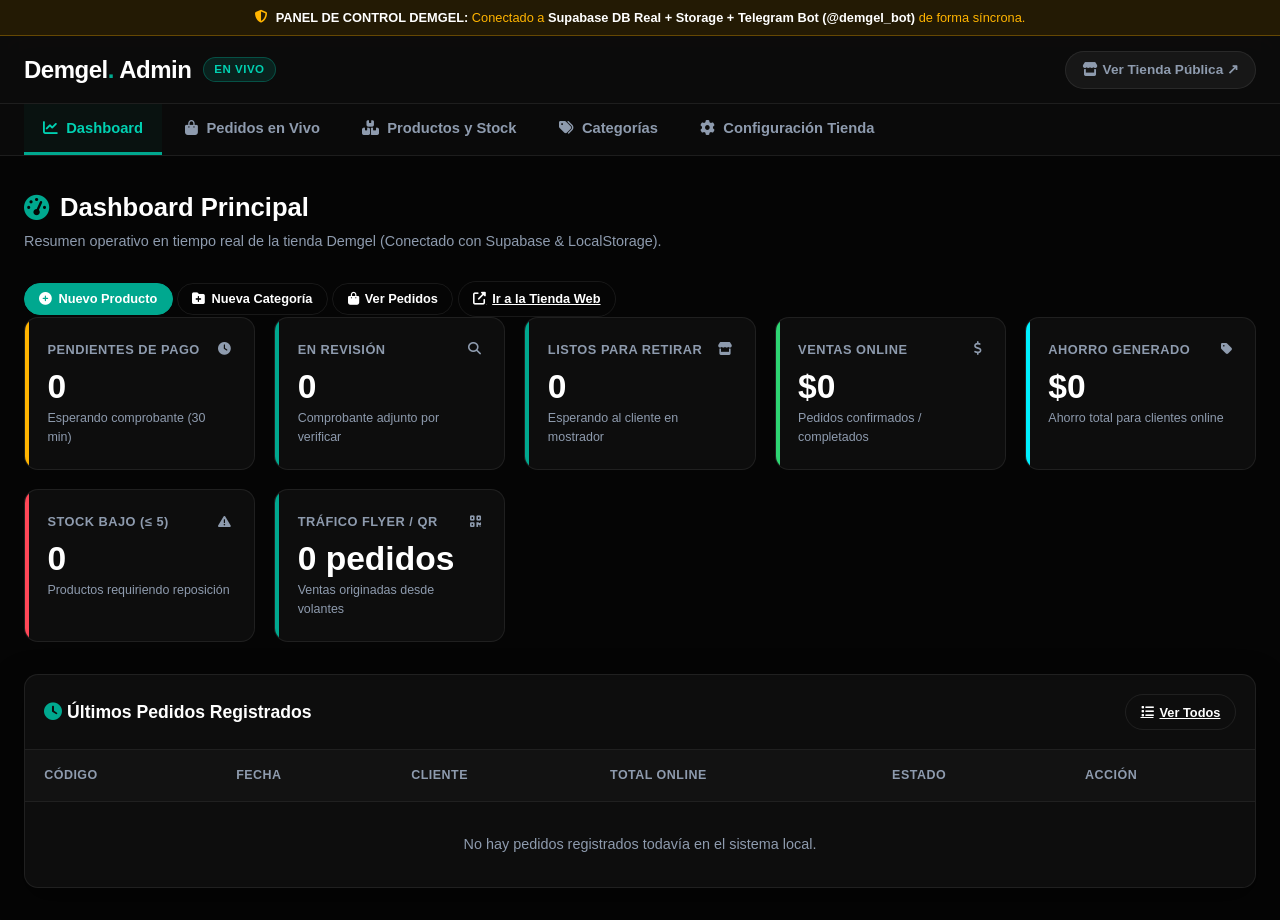
==== commit 21dee353: "Upload admin/index.html" ====
--- a/admin/index.html
+++ b/admin/index.html
@@ -19,10 +19,10 @@
 </head>
 <body>
 
-    <!-- ── Banner de Seguridad y Modo Mock ── -->
+    <!-- ── Banner de Seguridad y Modo Híbrido ── -->
     <div class="admin-security-banner">
         <i class="fas fa-shield-alt"></i>
-        <span><strong>ENTORNO DE DEMOSTRACIÓN (MOCK / LOCAL):</strong> La seguridad real definitiva será gestionada en la fase de conexión mediante <strong>Supabase Auth + RLS + is_admin()</strong>.</span>
+        <span><strong>PANEL DE CONTROL DEMGEL:</strong> Conectado a <strong>Supabase DB Real + Storage + Telegram Bot (@demgel_bot)</strong> de forma síncrona.</span>
     </div>
 
     <!-- ── Header Superior ── -->
@@ -32,12 +32,14 @@
                 <a href="#dashboard" class="admin-brand">
                     Demgel<span>.</span> Admin
                 </a>
-                <span class="admin-demo-badge">ADMIN DEMO</span>
+                <span class="admin-demo-badge">
+                    <span class="live-pulse-dot"></span> EN VIVO
+                </span>
             </div>
 
             <div class="admin-header-actions">
                 <a href="../index.html" target="_blank" class="btn-store-link">
-                    <i class="fas fa-external-link-alt"></i> Ver Tienda Pública
+                    <i class="fas fa-store"></i> Ver Tienda Pública &nearr;
                 </a>
             </div>
         </div>
@@ -47,7 +49,7 @@
     <nav class="admin-tabs-bar">
         <div class="admin-tabs-container">
             <button class="admin-tab-btn active" data-target="#dashboard">
-                <i class="fas fa-tachometer-alt"></i> Dashboard
+                <i class="fas fa-chart-line"></i> Dashboard
             </button>
             <button class="admin-tab-btn" data-target="#pedidos">
                 <i class="fas fa-shopping-bag"></i> Pedidos en Vivo
@@ -74,8 +76,24 @@
             <div class="section-header-admin">
                 <div>
                     <h1 class="section-title-admin"><i class="fas fa-tachometer-alt"></i> Dashboard Principal</h1>
-                    <p class="section-desc-admin">Resumen operativo en tiempo real de la tienda Demgel (Datos Locales Demo).</p>
-                </div>
+                    <p class="section-desc-admin">Resumen operativo en tiempo real de la tienda Demgel (Conectado con Supabase & LocalStorage).</p>
+                </div>
+            </div>
+
+            <!-- Barra de Acciones Rápidas (Quick Actions Bar) -->
+            <div class="quick-actions-bar">
+                <button class="btn-action btn-action--primary" onclick="window.location.hash='#productos'; setTimeout(openProductCreateModal, 100);">
+                    <i class="fas fa-plus-circle"></i> Nuevo Producto
+                </button>
+                <button class="btn-action" onclick="window.location.hash='#categorias'; setTimeout(openCategoryModal, 100);">
+                    <i class="fas fa-folder-plus"></i> Nueva Categoría
+                </button>
+                <button class="btn-action" onclick="window.location.hash='#pedidos';">
+                    <i class="fas fa-shopping-bag"></i> Ver Pedidos
+                </button>
+                <a href="../index.html" target="_blank" class="btn-action">
+                    <i class="fas fa-external-link-alt"></i> Ir a la Tienda Web
+                </a>
             </div>
 
             <!-- Grilla de KPIs -->
@@ -722,6 +740,33 @@
     </div>
 
     <!-- ========================================== -->
+    <!-- MODAL: ELIMINACIÓN DE CATEGORÍA (DOBLE CONFIRMACIÓN) -->
+    <!-- ========================================== -->
+    <div id="modal-delete-category" class="modal-overlay">
+        <div class="modal-card" style="max-width: 520px; border: 1px solid rgba(239, 68, 68, 0.4);">
+            <div class="modal-header">
+                <div class="modal-title" id="delete-category-modal-title" style="color: var(--status-cancelled);">
+                    <i class="fas fa-exclamation-triangle"></i> Confirmación 1/2: Eliminar Categoría
+                </div>
+                <button class="btn-close-modal">&times;</button>
+            </div>
+
+            <input type="hidden" id="delete-category-target-slug">
+
+            <div id="delete-category-modal-body" style="margin: 1.2rem 0; font-size: 0.92rem; color: var(--text-muted); line-height: 1.5;">
+                <!-- Inyectado dinámicamente según el paso 1 o 2 -->
+            </div>
+
+            <div style="display: flex; justify-content: flex-end; gap: 10px; border-top: 1px solid var(--glass-border); padding-top: 1rem;">
+                <button type="button" class="btn-action btn-modal-cancel">Cancelar</button>
+                <button type="button" id="btn-confirm-delete-category" class="btn-action btn-action--danger">
+                    Continuar al Paso 2 &rarr;
+                </button>
+            </div>
+        </div>
+    </div>
+
+    <!-- ========================================== -->
     <!-- MODAL: CREACIÓN DE NUEVO PRODUCTO -->
     <!-- ========================================== -->
     <div id="modal-create-product" class="modal-overlay">
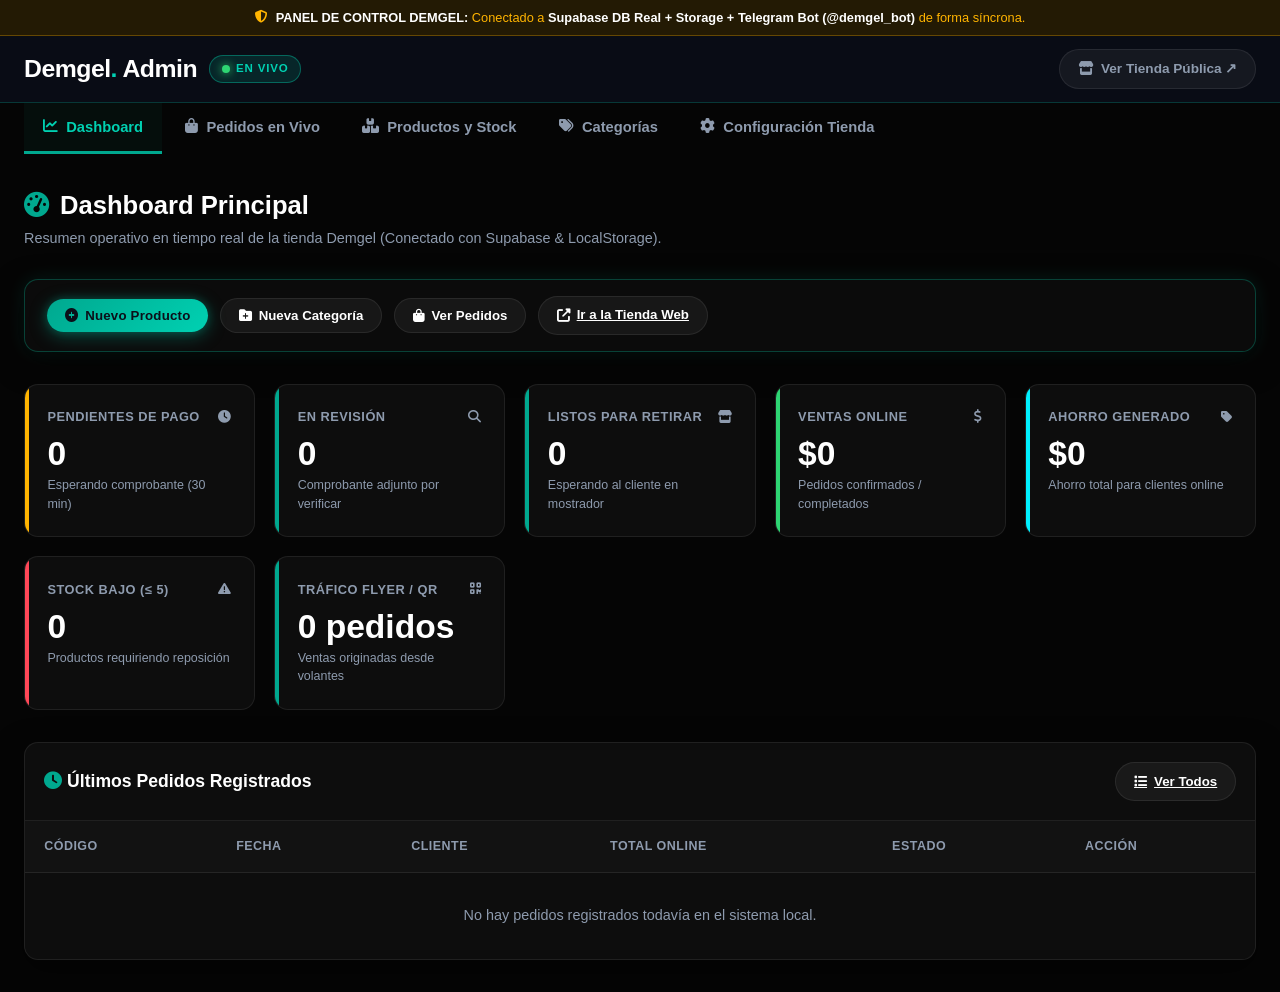
==== commit b8dedbc2: "Upload admin/index.html" ====
--- a/admin/index.html
+++ b/admin/index.html
@@ -950,14 +950,14 @@
     </div>
 
     <!-- Scripts de Datos y Servicios -->
-    <script src="../js/data.js"></script>
-    <script src="../js/analytics.js"></script>
-    <script src="../js/services/telegramService.js"></script>
-    <script src="js/services/adminOrderService.js"></script>
-    <script src="js/services/adminProductService.js"></script>
-    <script src="js/services/adminCategoryService.js"></script>
-    <script src="js/services/adminConfigService.js"></script>
-    <script src="js/services/adminAnalyticsService.js"></script>
-    <script src="js/adminApp.js"></script>
+    <script src="../js/data.js?v=4.0"></script>
+    <script src="../js/analytics.js?v=4.0"></script>
+    <script src="../js/services/telegramService.js?v=4.0"></script>
+    <script src="js/services/adminOrderService.js?v=4.0"></script>
+    <script src="js/services/adminProductService.js?v=4.0"></script>
+    <script src="js/services/adminCategoryService.js?v=4.0"></script>
+    <script src="js/services/adminConfigService.js?v=4.0"></script>
+    <script src="js/services/adminAnalyticsService.js?v=4.0"></script>
+    <script src="js/adminApp.js?v=4.0"></script>
 </body>
 </html>
--- a/admin/css/admin.css
+++ b/admin/css/admin.css
@@ -72,12 +72,12 @@
     color: #FFF;
 }
 
-/* ── Header Principal ── */
+/* ── Header Principal con Sincronización en Vivo ── */
 .admin-header {
-    background: rgba(13, 13, 13, 0.85);
-    backdrop-filter: blur(15px);
-    -webkit-backdrop-filter: blur(15px);
-    border-bottom: 1px solid var(--glass-border);
+    background: rgba(10, 14, 23, 0.92);
+    backdrop-filter: blur(20px);
+    -webkit-backdrop-filter: blur(20px);
+    border-bottom: 1px solid rgba(0, 229, 188, 0.2);
     position: sticky;
     top: 0;
     z-index: 100;
@@ -86,7 +86,7 @@
 .admin-nav-container {
     max-width: 1400px;
     margin: 0 auto;
-    padding: 0.9rem 1.5rem;
+    padding: 0.8rem 1.5rem;
     display: flex;
     align-items: center;
     justify-content: space-between;
@@ -101,27 +101,46 @@
 }
 
 .admin-brand {
-    font-size: 1.5rem;
-    font-weight: 800;
+    font-size: 1.55rem;
+    font-weight: 900;
     color: #FFF;
     text-decoration: none;
     letter-spacing: -0.5px;
 }
 
 .admin-brand span {
-    color: var(--primary);
+    color: var(--primary-light);
 }
 
 .admin-demo-badge {
-    background: rgba(0, 168, 143, 0.15);
-    border: 1px solid rgba(0, 168, 143, 0.35);
+    background: rgba(0, 229, 188, 0.12);
+    border: 1px solid rgba(0, 229, 188, 0.35);
     color: var(--primary-light);
     font-size: 0.72rem;
-    font-weight: 700;
-    padding: 3px 10px;
+    font-weight: 800;
+    padding: 4px 12px;
     border-radius: var(--radius-pill);
     text-transform: uppercase;
-    letter-spacing: 0.5px;
+    letter-spacing: 0.8px;
+    display: inline-flex;
+    align-items: center;
+    gap: 6px;
+}
+
+/* Indicador Pulsante En Vivo */
+.live-pulse-dot {
+    width: 8px;
+    height: 8px;
+    border-radius: 50%;
+    background: var(--status-completed);
+    box-shadow: 0 0 10px var(--status-completed);
+    animation: pulseGlow 1.8s infinite;
+}
+
+@keyframes pulseGlow {
+    0% { transform: scale(0.95); box-shadow: 0 0 0 0 rgba(46, 213, 115, 0.7); }
+    70% { transform: scale(1.1); box-shadow: 0 0 0 8px rgba(46, 213, 115, 0); }
+    100% { transform: scale(0.95); box-shadow: 0 0 0 0 rgba(46, 213, 115, 0); }
 }
 
 .admin-header-actions {
@@ -134,20 +153,23 @@
     background: rgba(255, 255, 255, 0.05);
     border: 1px solid var(--glass-border);
     color: var(--text-muted);
-    padding: 0.5rem 1rem;
+    padding: 0.55rem 1.1rem;
     border-radius: var(--radius-pill);
     font-size: 0.85rem;
-    font-weight: 600;
+    font-weight: 700;
     text-decoration: none;
     transition: all 0.2s ease;
     display: inline-flex;
     align-items: center;
-    gap: 6px;
+    gap: 8px;
 }
 
 .btn-store-link:hover {
     color: #FFF;
-    background: rgba(255, 255, 255, 0.1);
+    background: rgba(0, 229, 188, 0.15);
+    border-color: var(--primary);
+    box-shadow: 0 0 14px rgba(0, 168, 143, 0.3);
+}
     border-color: var(--primary);
 }
 
@@ -484,70 +506,103 @@
     background: var(--bg-card-hover);
 }
 
-/* ── Botones de Acción ── */
+/* ── Botones de Acción con Jerarquía UI/UX Estricta ── */
 .btn-action {
-    background: none;
+    background: rgba(255, 255, 255, 0.05);
     border: 1px solid var(--glass-border);
     color: var(--text-main);
-    padding: 0.45rem 0.9rem;
+    padding: 0.55rem 1.1rem;
     border-radius: var(--radius-pill);
-    font-size: 0.8rem;
+    font-size: 0.83rem;
     font-weight: 600;
     cursor: pointer;
     display: inline-flex;
     align-items: center;
-    gap: 6px;
-    transition: all 0.2s ease;
+    gap: 7px;
+    transition: all 0.22s cubic-bezier(0.175, 0.885, 0.32, 1.275);
+    touch-action: manipulation;
 }
 
 .btn-action:hover {
-    border-color: var(--primary);
-    background: rgba(0, 168, 143, 0.1);
+    border-color: var(--primary-light);
+    background: rgba(0, 168, 143, 0.15);
     color: var(--primary-light);
-}
-
+    transform: translateY(-1px);
+    box-shadow: 0 4px 14px rgba(0, 168, 143, 0.2);
+}
+
+.btn-action:active {
+    transform: translateY(0);
+}
+
+/* CTA Primario de Alta Prioridad */
 .btn-action--primary {
-    background: var(--primary);
-    border-color: var(--primary);
-    color: #FFF;
+    background: linear-gradient(135deg, var(--primary) 0%, var(--primary-light) 100%);
+    border: none;
+    color: #0b0f19 !important;
+    font-weight: 800;
+    letter-spacing: 0.2px;
+    box-shadow: 0 4px 18px rgba(0, 168, 143, 0.4), 0 0 10px rgba(0, 229, 188, 0.2);
 }
 
 .btn-action--primary:hover {
-    background: var(--primary-dark);
-    color: #FFF;
+    background: linear-gradient(135deg, var(--primary-light) 0%, #00F2FE 100%);
+    color: #0b0f19 !important;
+    transform: translateY(-2px);
+    box-shadow: 0 8px 25px rgba(0, 242, 254, 0.45);
 }
 
 .btn-action--success {
     background: rgba(46, 213, 115, 0.15);
-    border-color: rgba(46, 213, 115, 0.4);
+    border: 1px solid rgba(46, 213, 115, 0.4);
     color: var(--status-completed);
+    font-weight: 700;
 }
 
 .btn-action--success:hover {
     background: var(--status-completed);
-    color: #000;
+    color: #0b0f19;
+    box-shadow: 0 4px 16px rgba(46, 213, 115, 0.4);
 }
 
 .btn-action--ready {
     background: rgba(108, 92, 231, 0.15);
-    border-color: rgba(108, 92, 231, 0.4);
+    border: 1px solid rgba(108, 92, 231, 0.4);
     color: #A29BFE;
+    font-weight: 700;
 }
 
 .btn-action--ready:hover {
     background: var(--status-ready);
     color: #FFF;
+    box-shadow: 0 4px 16px rgba(108, 92, 231, 0.4);
 }
 
 .btn-action--danger {
-    background: rgba(255, 71, 87, 0.15);
-    border-color: rgba(255, 71, 87, 0.4);
-    color: var(--status-cancelled);
+    background: rgba(255, 71, 87, 0.14);
+    border: 1px solid rgba(255, 71, 87, 0.4);
+    color: #FF6B6B;
+    font-weight: 700;
 }
 
 .btn-action--danger:hover {
     background: var(--status-cancelled);
     color: #FFF;
+    box-shadow: 0 4px 16px rgba(255, 71, 87, 0.4);
+}
+
+/* ── Barra de Comandos y Acciones Rápidas (Quick Actions Bar) ── */
+.quick-actions-bar {
+    display: flex;
+    align-items: center;
+    gap: 12px;
+    flex-wrap: wrap;
+    background: rgba(13, 13, 13, 0.9);
+    border: 1px solid rgba(0, 229, 188, 0.25);
+    border-radius: var(--radius-md);
+    padding: 1rem 1.4rem;
+    margin-bottom: 2rem;
+    box-shadow: 0 10px 30px rgba(0,0,0,0.5), 0 0 20px rgba(0, 168, 143, 0.15);
 }
 
 /* ── Modales / Drawer Overlay ── */
